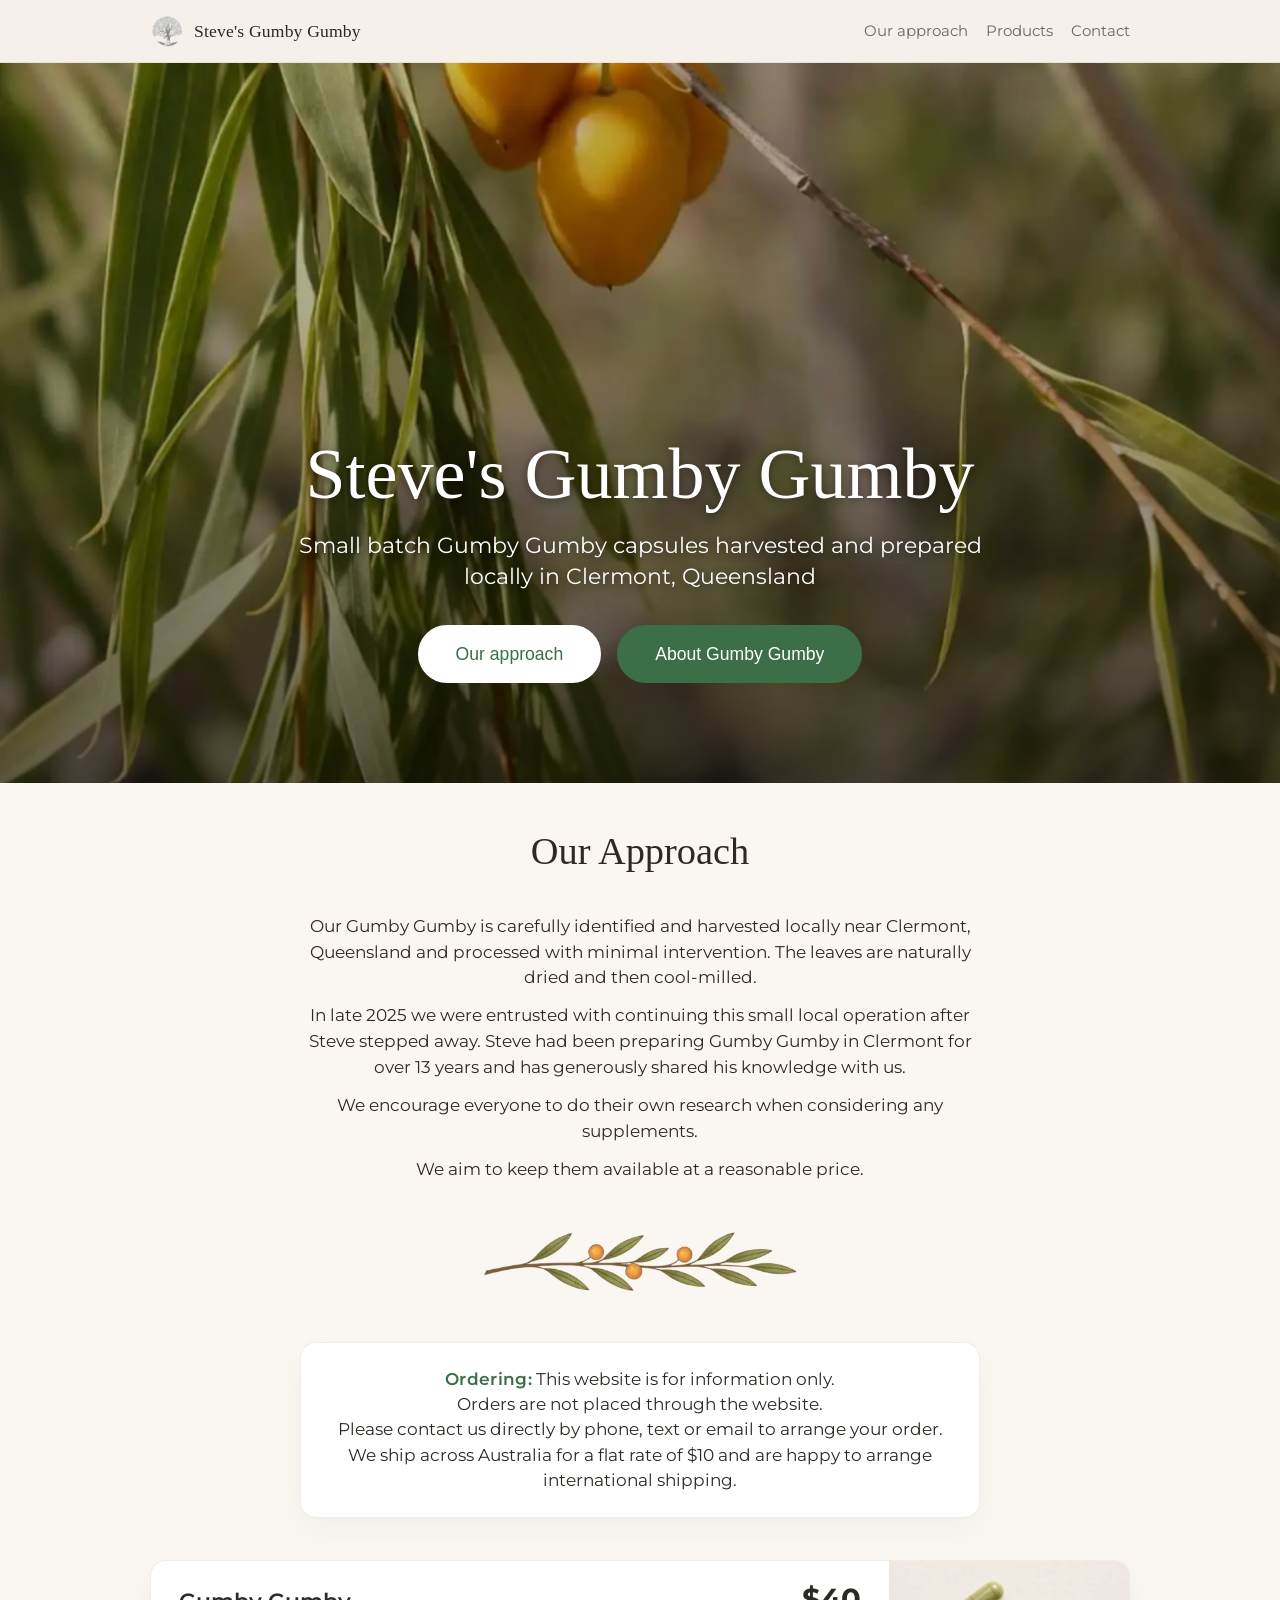
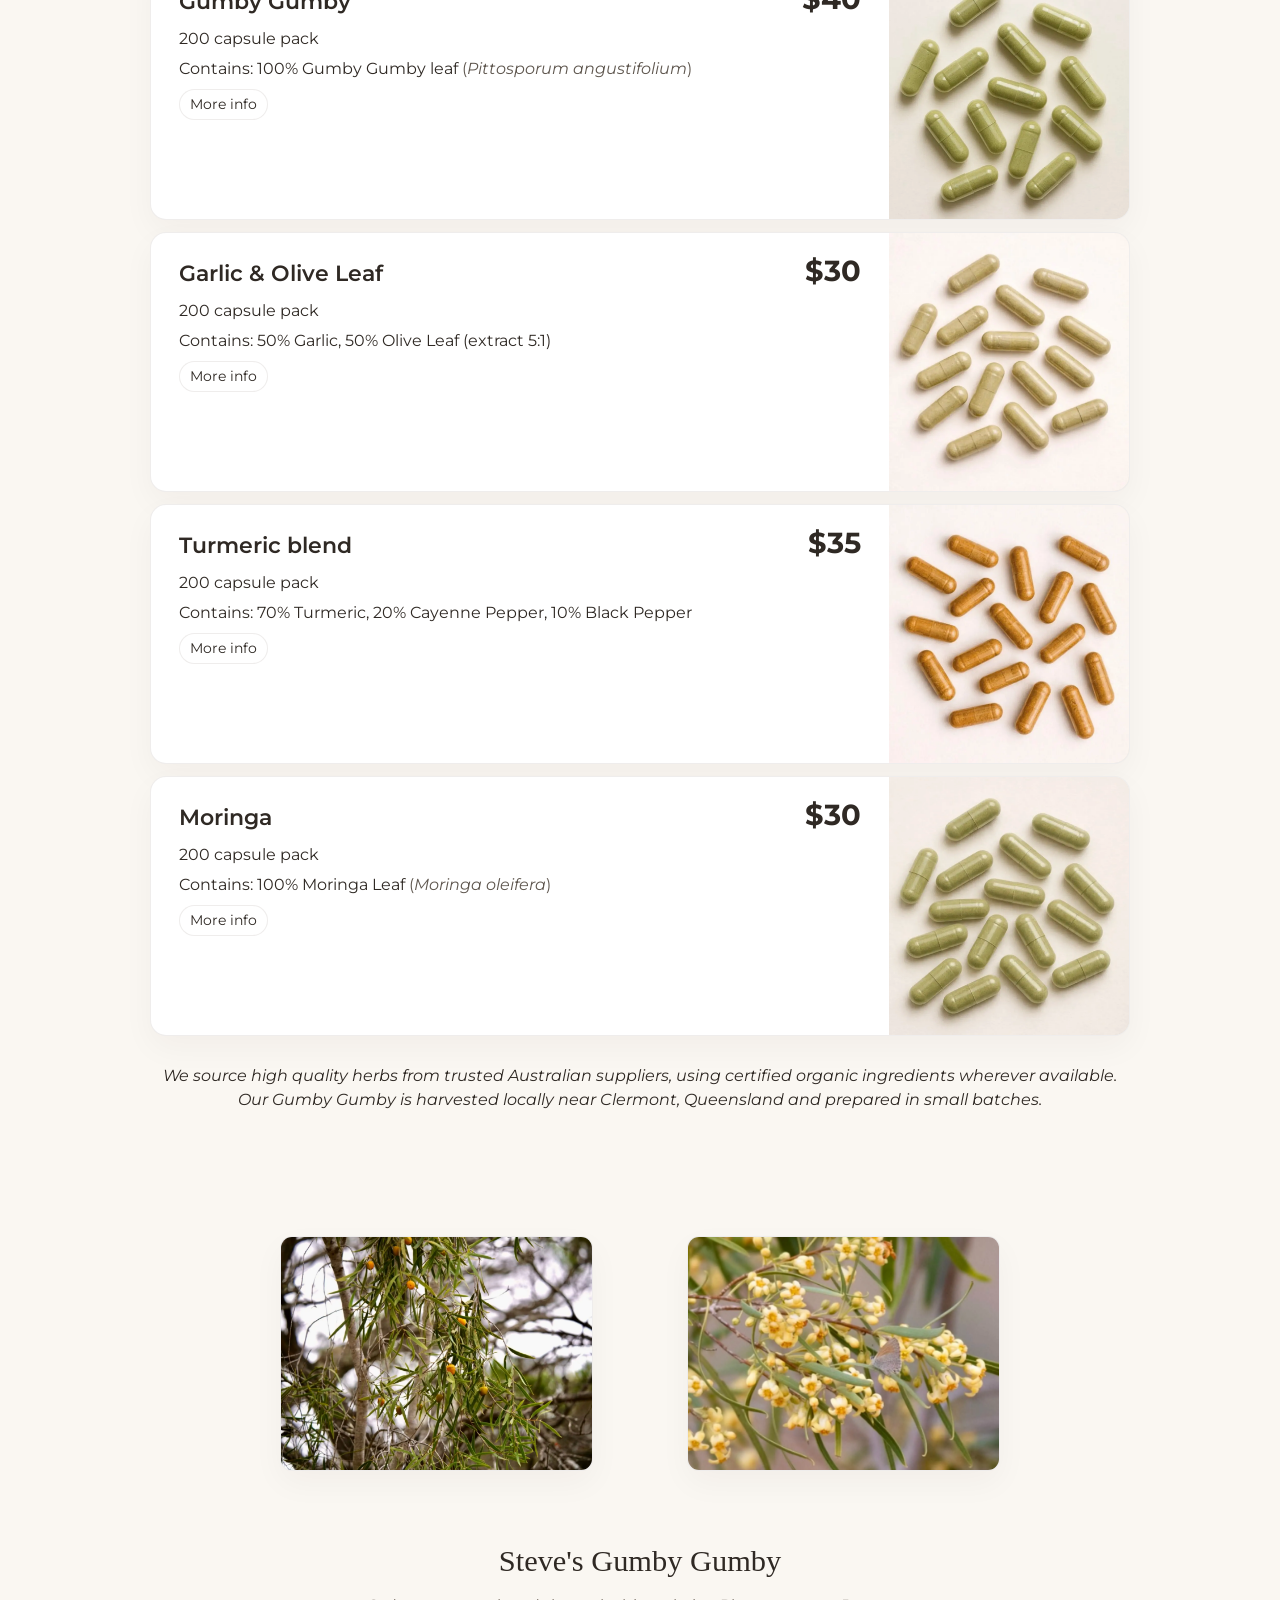
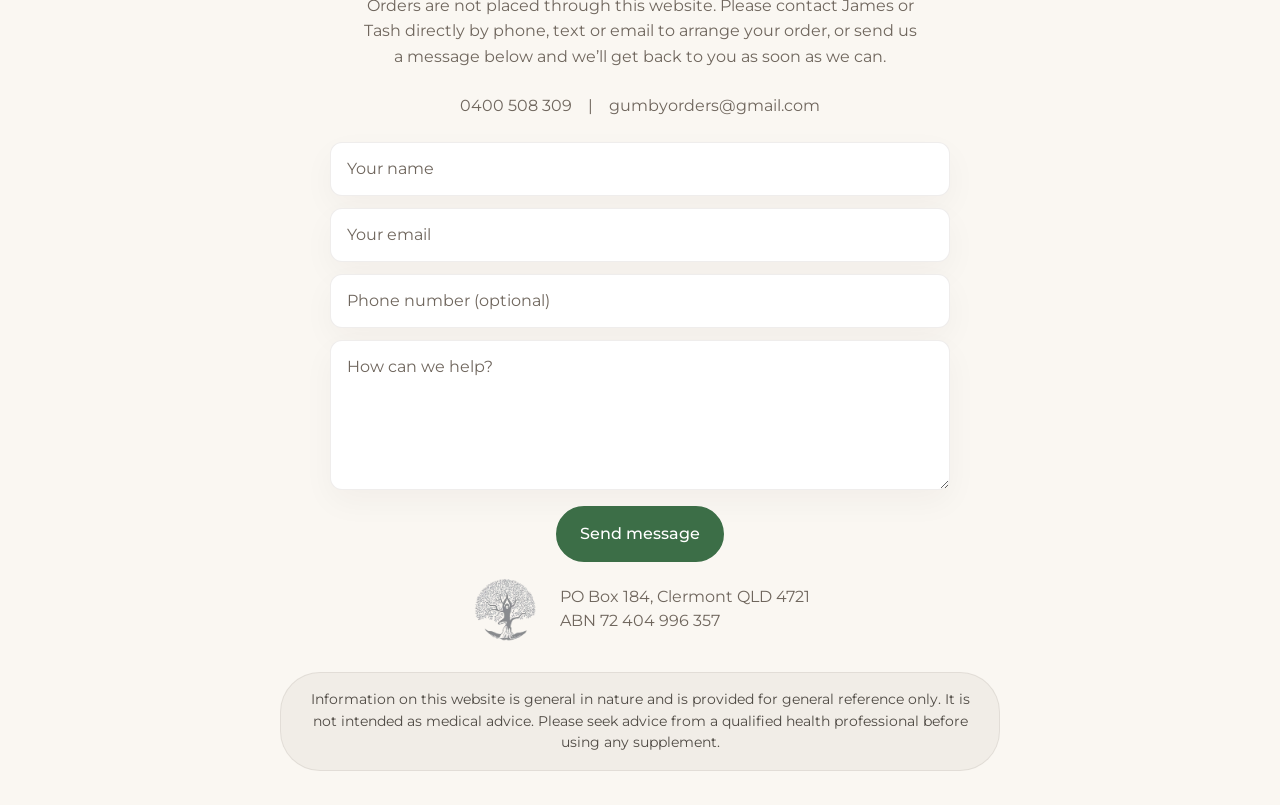
==== index.html @ 9fdc0599 "fix schema availability" ====
<!DOCTYPE html>
<html lang="en">

<head>
<meta charset="UTF-8" />
<!-- Google tag (gtag.js) -->
<script async src="https://www.googletagmanager.com/gtag/js?id=G-RG7TG7MCJ2"></script>
<script>
  window.dataLayer = window.dataLayer || [];
  function gtag(){dataLayer.push(arguments);}
  gtag('js', new Date());

  gtag('config', 'G-RG7TG7MCJ2');
</script>
<!-- umami tag -->
<script defer src="https://cloud.umami.is/script.js" data-website-id="03a95c8d-c876-46a6-98cc-812f60736de4"></script>
<meta name="viewport" content="width=device-width, initial-scale=1.0" />
<title>Gumby Gumby Capsules - Steve’s Gumby Gumby Australia</title>
<meta name="description"
  content="Gumby Gumby capsules made from 100% Gumby Gumby leaf (Pittosporum angustifolium), a native Australian bushfood, prepared in Clermont Queensland." />
<meta name="author" content="Steve's Gumby Gumby" />
<meta name="google-site-verification" content="NRbT7FtsJwof7ALLgpfnWnp4af-YBBJ0Q4hUIQhBTkg" />
<meta property="og:title" content="Steve's Gumby Gumby | Gumby Gumby Capsules Australia" />
<meta property="og:description"
  content="Small-batch Gumby Gumby capsules and herbal blends from Clermont, Queensland." />
<meta property="og:type" content="website" />
<meta property="og:site_name" content="Steve's Gumby Gumby" />
<meta name="robots" content="index, follow" />
<meta property="og:url" content="https://stevesgumbygumby.com" />
<meta property="og:image" content="https://stevesgumbygumby.com/images/gumby-leaves-hero.webp" />
<link rel="canonical" href="https://stevesgumbygumby.com" />
<link rel="icon" type="image/png" href="images/logo.webp" />
<link rel="preconnect" href="https://fonts.googleapis.com" />
<link rel="preconnect" href="https://fonts.gstatic.com" crossorigin />
<link href="https://fonts.googleapis.com/css2?family=Montserrat:ital,wght@0,400;0,500;0,600;0,700;1,400&display=swap"
  rel="stylesheet" />
<link rel="stylesheet" href="main.css" />

<script type="application/ld+json">
{
  "@context": "https://schema.org",
  "@type": "ItemList",
  "itemListElement": [
    {
      "@type": "ListItem",
      "position": 1,
      "item": {
        "@type": "Product",
        "availability": "https://schema.org/InStock",
        "name": "Gumby Gumby capsules",
        "image": "https://stevesgumbygumby.com/images/premium-gumby-gumby.webp",
        "description": "200 capsule pack containing 100% Gumby Gumby leaf (Pittosporum angustifolium).",
        "brand": {
          "@type": "Brand",
          "name": "Steve's Gumby Gumby"
        },
        "offers": {
          "@type": "Offer",
          "priceCurrency": "AUD",
          "price": "40.00",
          "availability": "https://schema.org/InStock"
        }
      }
    },
    {
      "@type": "ListItem",
      "position": 2,
      "item": {
        "@type": "Product",
        "availability": "https://schema.org/InStock",
        "name": "Garlic & Olive Leaf blend capsules",
        "image": "https://stevesgumbygumby.com/images/immune-boost.webp",
        "description": "200 capsule pack containing 50% Garlic, 50% Olive Leaf.",
        "brand": {
          "@type": "Brand",
          "name": "Steve's Gumby Gumby"
        },
        "offers": {
          "@type": "Offer",
          "priceCurrency": "AUD",
          "price": "30.00",
          "availability": "https://schema.org/InStock"
        }
      }
    },
    {
      "@type": "ListItem",
      "position": 3,
      "item": {
        "@type": "Product",
        "availability": "https://schema.org/InStock",
        "name": "Turmeric blend capsules",
        "image": "https://stevesgumbygumby.com/images/arthritis-mix.webp",
        "description": "200 capsule pack containing 70% Turmeric, 20% Cayenne Pepper, 10% Black Pepper.",
        "brand": {
          "@type": "Brand",
          "name": "Steve's Gumby Gumby"
        },
        "offers": {
          "@type": "Offer",
          "priceCurrency": "AUD",
          "price": "35.00",
          "availability": "https://schema.org/InStock"
        }
      }
    },
    {
      "@type": "ListItem",
      "position": 4,
      "item": {
        "@type": "Product",
        "availability": "https://schema.org/InStock",
        "name": "Moringa capsules",
        "image": "https://stevesgumbygumby.com/images/moringa.webp",
        "description": "200 capsule pack containing 100% Moringa Leaf.",
        "brand": {
          "@type": "Brand",
          "name": "Steve's Gumby Gumby"
        },
        "offers": {
          "@type": "Offer",
          "priceCurrency": "AUD",
          "price": "30.00",
          "availability": "https://schema.org/InStock"
        }
      }
    }
  ]
}
</script>
</head>

<body>
  <header class="topbar">
    <div class="container topbar-inner">
      <a class="brand" href="#top">
        <img src="images/logo.webp" alt="Steve's Gumby Gumby logo" class="logo">
        Steve's Gumby Gumby
      </a>
      <nav class="nav">
        <a href="#approach">Our approach</a>
        <a href="#products">Products</a>
        <a href="#contact">Contact</a>
      </nav>
    </div>
  </header>

  <main id="top">
    <section class="hero-section">
      <div class="hero-bg">
        <img src="images/gumby-leaves-hero.webp" alt="Fresh Gumby Gumby leaves from Clermont, Queensland" />
      </div>
      <div class="hero-content">
        <h1>Steve's Gumby Gumby</h1>
        <p class="subheading">Small batch Gumby Gumby capsules harvested and prepared locally in Clermont, Queensland</p>
        <div class="hero-buttons">
          <a href="#approach" class="btn btn-secondary">Our approach</a>
          <a href="/gumby-gumby.html" class="btn btn-primary">About Gumby Gumby</a>
        </div>
      </div>
    </section>

    <section class="section" id="approach">
      <div class="container">
        <h2 class="section-title">Our Approach</h2>
        <div class="approach">
          <p>Our Gumby Gumby is carefully identified and harvested locally near Clermont, Queensland and processed with minimal
            intervention. The leaves are naturally dried and then cool-milled.</p>
          <p>In late 2025 we were entrusted with continuing this small local operation after Steve stepped away.
            Steve had been preparing Gumby Gumby in Clermont for over 13 years and has generously shared his knowledge with us.
          </p>
          <p>We encourage everyone to do their own research when considering any supplements.</p>
          <p>We aim to keep them available at a reasonable price.</p>
        </div>

        <div class="gumby-divider">
          <img src="images/leaf-divider.webp" alt="Gumby Gumby botanical divider" loading="lazy">
        </div>
      </div>
    </section>

    <section class="section hero-info">
      <div class="container">
        <div class="ordering-note">
          <strong>Ordering:</strong> This website is for information only.<br>Orders are not placed through the website.<br>Please contact us directly by phone, text or email to arrange your order.
          <br>We ship across Australia for a flat rate of $10 and are happy to arrange international shipping.
        </div>
      </div>
    </section>

    <section class="section" id="products">
      <div class="container products">
        <!-- PRODUCT 1: Gumby Gumby -->
        <div class="flip-card" data-flip-card>
          <div class="flip-card-inner">
            <div class="flip-card-face flip-card-front">
              <div class="product-copy">
                <div class="product-top">
                  <h3>Gumby Gumby</h3>
                  <div class="price">$40</div>
                </div>
                <div class="pack">200 capsule pack</div>
                <div class="ingredients">Contains: 100% Gumby Gumby leaf <span class="latin">(<em>Pittosporum angustifolium</em>)</span></div>
                <button class="flip-toggle" type="button" data-flip-toggle data-umami-event="Gumby Gumby More Info" aria-label="Show more info about Gumby Gumby">More info</button>
              </div>
              <div class="product-image">
                <img src="images/premium-gumby-gumby.webp" alt="Gumby Gumby capsules" loading="lazy" />
              </div>
            </div>
            <div class="flip-card-face flip-card-back">
              <div class="product-copy back-copy">
                <h3>Gumby Gumby</h3>
                <p><em>Gumby Gumby is a native Australian plant with a long history of use in traditional Aboriginal bush medicine. People are drawn to it for many different reasons, and some choose to include it as part of their personal approach to wellbeing.</em></p>
                <button class="flip-toggle" type="button" data-flip-toggle data-umami-event="Gumby Gumby Back" aria-label="Back to product info">Back</button>
              </div>
            </div>
          </div>
        </div>

        <!-- PRODUCT 2: Garlic & Olive Leaf -->
        <div class="flip-card" data-flip-card>
          <div class="flip-card-inner">
            <div class="flip-card-face flip-card-front">
              <div class="product-copy">
                <div class="product-top">
                  <h3>Garlic & Olive Leaf</h3>
                  <div class="price">$30</div>
                </div>
                <div class="pack">200 capsule pack</div>
                <div class="ingredients">Contains: 50% Garlic, 50% Olive Leaf (extract 5:1)</div>
                <button class="flip-toggle" type="button" data-flip-toggle data-umami-event="Garlic Olive Leaf More Info" aria-label="Show more info about Garlic & Olive Leaf">More info</button>
              </div>
              <div class="product-image">
                <img src="images/immune-boost.webp" alt="Garlic and Olive Leaf capsules" loading="lazy" />
              </div>
            </div>
            <div class="flip-card-face flip-card-back">
              <div class="product-copy back-copy">
                <h3>Garlic & Olive Leaf</h3>
                <p><em>A blend of garlic and olive leaf, two herbs that have long been included in a wide range of traditional preparations. Many people keep this combination on hand for their own reasons and prefer to have it available when needed.</em></p>
                <button class="flip-toggle" type="button" data-flip-toggle data-umami-event="Garlic Olive Leaf Back" aria-label="Back to product info">Back</button>
              </div>
            </div>
          </div>
        </div>

        <!-- PRODUCT 3: Turmeric blend -->
        <div class="flip-card" data-flip-card>
          <div class="flip-card-inner">
            <div class="flip-card-face flip-card-front">
              <div class="product-copy">
                <div class="product-top">
                  <h3>Turmeric blend</h3>
                  <div class="price">$35</div>
                </div>
                <div class="pack">200 capsule pack</div>
                <div class="ingredients">Contains: 70% Turmeric, 20% Cayenne Pepper, 10% Black Pepper</div>
                <button class="flip-toggle" type="button" data-flip-toggle data-umami-event="Turmeric Blend More Info" aria-label="Show more info about Turmeric blend">More info</button>
              </div>
              <div class="product-image">
                <img src="images/arthritis-mix.webp" alt="Turmeric blend capsules" loading="lazy" />
              </div>
            </div>
            <div class="flip-card-face flip-card-back">
              <div class="product-copy back-copy">
                <h3>Turmeric blend</h3>
                <p><em>A traditional style blend combining turmeric, cayenne and black pepper, herbs that have often been prepared together in many herbal formulas. This blend is commonly chosen by those familiar with these ingredients and their traditional uses.</em></p>
                <button class="flip-toggle" type="button" data-flip-toggle data-umami-event="Turmeric Blend Back" aria-label="Back to product info">Back</button>
              </div>
            </div>
          </div>
        </div>

        <!-- PRODUCT 4: Moringa -->
        <div class="flip-card" data-flip-card>
          <div class="flip-card-inner">
            <div class="flip-card-face flip-card-front">
              <div class="product-copy">
                <div class="product-top">
                  <h3>Moringa</h3>
                  <div class="price">$30</div>
                </div>
                <div class="pack">200 capsule pack</div>
                <div class="ingredients">Contains: 100% Moringa Leaf <span class="latin">(<em>Moringa oleifera</em>)</span></div>
                <button class="flip-toggle" type="button" data-flip-toggle data-umami-event="Moringa More Info" aria-label="Show more info about Moringa">More info</button>
              </div>
              <div class="product-image">
                <img src="images/moringa.webp" alt="Moringa capsules" loading="lazy" />
              </div>
            </div>
            <div class="flip-card-face flip-card-back">
              <div class="product-copy back-copy">
                <h3>Moringa</h3>
                <p><em>Moringa, often called the miracle tree, is known for its nutrient-rich leaves and has been used for generations as both a food and a herbal plant in many parts of the world. It is valued by many as a natural source of plant nutrition.</em></p>
                <button class="flip-toggle" type="button" data-flip-toggle data-umami-event="Moringa Back" aria-label="Back to product info">Back</button>
              </div>
            </div>
          </div>
        </div>

        <p class="organic" style="text-align:center;"><em>We source high quality herbs from trusted Australian suppliers, using certified organic ingredients wherever available.
        <br>Our Gumby Gumby is harvested locally near Clermont, Queensland and prepared in small batches.</em></p>
      </div>
    </section>

    <section class="section" id="gallery">
      <div class="container">
        <div class="gallery-grid">
          <figure class="gallery-card">
            <div class="gallery-media">
              <img src="images/gumby-tree.webp"
                alt="Gumby Gumby tree (Pittosporum angustifolium) growing in Queensland, Australia" loading="lazy" />
            </div>
          </figure>
          <figure class="gallery-card">
            <div class="gallery-media">
              <img src="images/gumby-leaves.webp" alt="Harvested Gumby Gumby leaves" loading="lazy" />
            </div>
          </figure>
        </div>
      </div>
    </section>

<section class="contact" id="contact">
  <div class="container">
    <div class="contact-brand">Steve's Gumby Gumby</div>

    <div class="contact-meta" style="max-width: 600px; margin: 6px auto 24px; padding: 0 20px; line-height: 1.6;">
      Orders are not placed through this website. Please contact James or Tash directly by phone, text or email to
      arrange your order, or send us a message below and we’ll get back to you as soon as we can.
    </div>

    <div class="contact-links">
      <a href="tel:0400508309" data-umami-event="Phone Click">0400 508 309</a>
      <span>|</span>
      <a href="mailto:gumbyorders@gmail.com" data-umami-event="Email Click">gumbyorders@gmail.com</a>
    </div>

<form
  class="contact-form"
  action="https://formspree.io/f/mojpvykn"
  method="POST"
  onsubmit="handleContactSubmit(event)"
>
  <input type="hidden" name="source" value="homepage">
  <input type="hidden" name="_subject" value="New website enquiry - Steve's Gumby Gumby">

  <input
    type="text"
    name="name"
    placeholder="Your name"
    autocomplete="name"
    required
    data-umami-event="Contact Form Started"
  >

  <input
    type="email"
    name="email"
    placeholder="Your email"
    autocomplete="email"
    required
    data-umami-event="Contact Email Field Used"
  >

  <input
    type="text"
    name="phone"
    placeholder="Phone number (optional)"
    autocomplete="tel"
  >

  <textarea
    name="message"
    rows="5"
    placeholder="How can we help?"
    required
  ></textarea>

  <button
    type="submit"
    class="contact-form-button"
    data-umami-event="Contact Form Submit"
  >
    Send message
  </button>
</form>

    <div class="contact-info-wrapper">
      <img src="images/logo.webp" alt="Steve's Gumby Gumby Logo" class="contact-logo" loading="lazy">

      <div class="contact-details">
        <div class="contact-meta">
          PO Box 184, Clermont QLD 4721<br>
          ABN 72 404 996 357
        </div>
      </div>
    </div>

    <div class="disclaimer">
      <p style="margin:0;">Information on this website is general in nature and is provided for general reference only. It is not intended as medical advice. Please seek advice from a qualified health professional before using any supplement.
      </p>
    </div>
  </div>
</section>
  </main>

<script>
  document.addEventListener('DOMContentLoaded', function () {
    const cards = document.querySelectorAll('[data-flip-card]');

    cards.forEach((card) => {
      const buttons = card.querySelectorAll('[data-flip-toggle]');

      function setFlippedState(isFlipped) {
        card.classList.toggle('is-flipped', isFlipped);
        buttons.forEach((button) => {
          button.setAttribute('aria-expanded', String(isFlipped));
        });
      }

      card.style.cursor = 'pointer';
      card.setAttribute('tabindex', '0');
      card.setAttribute('role', 'button');
      card.setAttribute('aria-label', 'Toggle product information');

      card.addEventListener('click', function (e) {
        if (e.target.tagName === 'BUTTON') return;
        setFlippedState(!card.classList.contains('is-flipped'));
      });

      card.addEventListener('keydown', function (e) {
        if (e.key === 'Enter' || e.key === ' ') {
          e.preventDefault();
          setFlippedState(!card.classList.contains('is-flipped'));
        }
      });

      buttons.forEach((button) => {
        button.setAttribute('aria-expanded', 'false');
        button.addEventListener('click', function (e) {
          e.stopPropagation();
          setFlippedState(!card.classList.contains('is-flipped'));
        });
      });
    });
  });

  document.addEventListener('keydown', function (e) {
    if (e.key === 'Escape') {
      document.querySelectorAll('[data-flip-card].is-flipped').forEach((card) => {
        card.classList.remove('is-flipped');
        card.querySelectorAll('[data-flip-toggle]').forEach((button) => {
          button.setAttribute('aria-expanded', 'false');
        });
      });
    }
  });
</script>
<script>
  async function handleContactSubmit(event) {
    event.preventDefault();

    const form = event.target;
    const submitButton = form.querySelector('.contact-form-button');
    const originalButtonText = submitButton.textContent;

    submitButton.disabled = true;
    submitButton.textContent = 'Sending...';

    try {
      const response = await fetch(form.action, {
        method: 'POST',
        body: new FormData(form),
        headers: {
          'Accept': 'application/json'
        }
      });

      if (response.ok) {
        window.location.href = '/thanks.html';
      } else {
        alert('Something went wrong. Please try again, or contact us by phone or email.');
        submitButton.disabled = false;
        submitButton.textContent = originalButtonText;
      }
    } catch (error) {
      alert('Something went wrong. Please try again, or contact us by phone or email.');
      submitButton.disabled = false;
      submitButton.textContent = originalButtonText;
    }
  }
</script>
</body>

</html>
---- main.css ----
:root {
  --bg: #faf7f2;
  --panel: #ffffff;
  --panel-strong: #ffffff;
  --text: #2f2924;
  --muted: #6f665d;
  --line: rgba(120, 108, 97, 0.12);
  --shadow: 0 12px 32px rgba(48, 37, 29, 0.04);
  --radius: 16px;
  --max: 980px;
}

* {
  box-sizing: border-box;
}

html {
  scroll-behavior: smooth;
}

body {
  margin: 0;
  font-family: 'Montserrat', sans-serif;
  color: var(--text);
  background: var(--bg);
  line-height: 1.5;
}

img {
  max-width: 100%;
  display: block;
}

a {
  color: inherit;
  text-decoration: none;
}

.container {
  width: min(calc(100% - 32px), var(--max));
  margin: 0 auto;
}

.topbar {
  position: sticky;
  top: 0;
  z-index: 20;
  backdrop-filter: blur(10px);
  background: rgba(244, 239, 233, 0.88);
  border-bottom: 1px solid rgba(120, 108, 97, 0.1);
}

.topbar-inner {
  display: flex;
  justify-content: space-between;
  align-items: center;
  gap: 18px;
  padding: 14px 0;
}

.brand {
  display: flex;
  align-items: center;
  gap: 10px;
  font-family: Georgia, "Times New Roman", serif;
  font-size: 1.1rem;
  letter-spacing: 0.01em;
}

.logo {
  width: 34px;
  height: 34px;
  object-fit: contain;
}

.nav {
  display: flex;
  flex-wrap: wrap;
  gap: 18px;
  font-size: 0.95rem;
  color: var(--muted);
}

.nav a:hover {
  color: var(--text);
}

.hero-section {
  position: relative;
  width: 100%;
  min-height: 80vh;
  display: flex;
  align-items: flex-end;
  justify-content: center;
  padding: 60px 20px 80px;
  overflow: hidden;
}

.hero-bg {
  position: absolute;
  inset: 0;
  z-index: 1;
}

.hero-bg img {
  width: 100%;
  height: 100%;
  object-fit: cover;
  object-position: center;
}

.hero-bg::after {
  content: "";
  position: absolute;
  inset: 0;
  background: linear-gradient(to top, rgba(0, 0, 0, 0.5) 0%, rgba(0, 0, 0, 0.1) 60%, rgba(0, 0, 0, 0) 100%);
}

.hero-content {
  position: relative;
  z-index: 2;
  text-align: center;
  color: #fff;
  max-width: 800px;
  padding-bottom: 20px;
}

.hero-content h1 {
  margin: 0;
  font-family: Georgia, "Times New Roman", serif;
  font-size: clamp(2.5rem, 8vw, 4.5rem);
  font-weight: 500;
  line-height: 1.1;
  text-shadow: 0 2px 8px rgba(0, 0, 0, 0.4);
}

.hero-content .subheading {
  margin: 16px auto 32px;
  max-width: 48ch;
  font-size: clamp(1.1rem, 4vw, 1.4rem);
  text-shadow: 0 2px 8px rgba(0, 0, 0, 0.4);
  line-height: 1.4;
}

.hero-buttons {
  display: flex;
  gap: 16px;
  justify-content: center;
  flex-wrap: wrap;
}

.btn {
  display: inline-flex;
  align-items: center;
  justify-content: center;
  padding: 14px 36px;
  border-radius: 40px;
  font-size: 1.1rem;
  font-weight: 500;
  text-decoration: none;
  transition: all 0.25s ease;
  font-family: -apple-system, BlinkMacSystemFont, "Segoe UI", Roboto, sans-serif;
}

.btn-primary {
  background: #3c6e47;
  color: #fff !important;
  border: 2px solid #3c6e47;
}

.btn-primary:hover {
  background: #2a5033;
  border-color: #2a5033;
  transform: translateY(-2px);
  box-shadow: 0 8px 16px rgba(42, 80, 51, 0.2);
}

.btn-secondary {
  background: #fff;
  color: #3c6e47 !important;
  border: 2px solid #fff;
}

.btn-secondary:hover {
  background: #fdfdfd;
  transform: translateY(-2px);
  box-shadow: 0 8px 16px rgba(0, 0, 0, 0.06);
}

.ordering-note {
  max-width: 680px;
  margin: 0 auto;
  padding: 24px;
  background: var(--panel);
  border: 1px solid var(--line);
  border-radius: var(--radius);
  font-size: 1.05rem;
  color: var(--text);
  text-align: center;
  box-shadow: var(--shadow);
}

.ordering-note strong {
  color: #3c6e47;
  font-weight: 600;
  letter-spacing: 0.02em;
}

.section {
  padding: 40px 0;
  scroll-margin-top: 80px;
}

.section-title {
  text-align: center;
  margin: 0 0 24px;
  font-family: Georgia, "Times New Roman", serif;
  font-size: clamp(2rem, 3vw, 2.5rem);
  font-weight: 500;
}

.products {
  display: grid;
  gap: 12px;
}

.flip-card {
  width: 100%;
}

.flip-card-inner {
  position: relative;
  width: 100%;
  min-height: 260px;
}

.flip-card-face {
  position: absolute;
  inset: 0;
  border: 1px solid var(--line);
  border-radius: var(--radius);
  overflow: hidden;
  background: var(--panel);
  box-shadow: var(--shadow);
  opacity: 1;
  transition: opacity 0.4s ease, transform 0.2s ease, box-shadow 0.2s ease;
}

.flip-card-front {
  display: grid;
  grid-template-columns: 1.25fr 240px;
}

.flip-card-back {
  display: grid;
  grid-template-columns: 1fr;
  opacity: 0;
  pointer-events: none;
}

.flip-card.is-flipped .flip-card-front {
  opacity: 0;
  pointer-events: none;
}

.flip-card.is-flipped .flip-card-back {
  opacity: 1;
  pointer-events: auto;
}

.flip-card:hover .flip-card-face {
  box-shadow: 0 16px 40px rgba(48, 37, 29, 0.08);
  transform: translateY(-2px);
}

.product-copy {
  padding: 24px 28px;
}

.back-copy {
  width: 100%;
  padding: 24px 28px;
  display: flex;
  flex-direction: column;
  justify-content: center;
  align-items: flex-start;
  min-height: 260px;
}

.back-copy h3 {
  margin: 0 0 16px;
  font-size: 1.4rem;
  font-weight: 600;
}

.back-copy p {
  margin: 0 0 10px;
  font-size: 0.98rem;
  line-height: 1.45;
}

.back-copy p:last-of-type {
  margin-bottom: 14px;
}

.flip-toggle {
  margin-top: 8px;
  display: inline-flex;
  align-items: center;
  justify-content: center;
  padding: 4px 10px;
  border: 1px solid var(--line);
  border-radius: 999px;
  background: #fff;
  color: var(--text);
  font: inherit;
  cursor: pointer;
  transition: all 0.2s ease;
  font-size: 0.9rem;
  width: fit-content;
}

.flip-toggle:hover {
  background: #f5f1eb;
  border-color: #5f574f;
}

.flip-toggle:focus {
  outline: 2px solid #3c6e47;
  outline-offset: 2px;
}

.product-top {
  display: flex;
  justify-content: space-between;
  gap: 12px;
  align-items: start;
  margin-bottom: 8px;
}

h3 {
  margin: 0;
  font-size: 1.4rem;
  font-weight: 600;
}

.price {
  font-size: 1.8rem;
  font-weight: 700;
  line-height: 1;
  white-space: nowrap;
}

.pack {
  font-size: 1rem;
  margin-bottom: 6px;
}

.ingredients {
  font-size: 1rem;
}

.ingredients em,
.ingredients .latin {
  color: #5f574f;
}

.product-image {
  background: linear-gradient(180deg, rgba(236, 230, 222, 0.95) 0%, rgba(222, 214, 204, 0.95) 100%);
  position: relative;
  min-height: 100%;
}

.product-image img {
  width: 100%;
  height: 100%;
  object-fit: cover;
  object-position: center center;
  opacity: 0.95;
}

.approach {
  text-align: center;
  max-width: 700px;
  margin: 0 auto 4px;
  padding: 8px 0 0;
}

.approach p {
  margin: 0 0 12px;
  font-size: 1.08rem;
}

.gumby-divider {
  text-align: center;
  margin: 45px 0 1px;
}

.gumby-divider img {
  width: 320px;
  max-width: 48%;
  opacity: 0.85;
  display: block;
  margin: 0 auto;
}

.hero-info {
  padding-top: 2px;
  padding-bottom: 2px;
}

.gallery-grid {
  display: grid;
  grid-template-columns: repeat(2, minmax(0, 1fr));
  max-width: 800px;
  margin: 12px auto 0;
  gap: 14px;
  align-items: start;
}

.gallery-card {
  background: var(--panel-strong);
  border: 1px solid var(--line);
  border-radius: 12px;
  overflow: hidden;
  box-shadow: var(--shadow);
}

.gallery-media {
  aspect-ratio: 4 / 3;
  background: linear-gradient(135deg, #d8d1c8 0%, #ede7de 100%);
  overflow: hidden;
}

.gallery-media img {
  width: 100%;
  height: 100%;
  object-fit: cover;
}

.contact {
  text-align: center;
  padding: 12px 0 34px;
}

.contact-form {
  max-width: 620px;
  margin: 24px auto 0;
  display: grid;
  gap: 12px;
}

.contact-form input,
.contact-form textarea {
  width: 100%;
  padding: 14px 16px;
  border: 1px solid var(--line);
  border-radius: 12px;
  background: #fff;
  color: var(--text);
  font: inherit;
  resize: vertical;
  box-shadow: var(--shadow);
}

.contact-form input::placeholder,
.contact-form textarea::placeholder {
  color: var(--muted);
}

.contact-form input:focus,
.contact-form textarea:focus {
  outline: 2px solid rgba(60, 110, 71, 0.22);
  outline-offset: 1px;
  border-color: rgba(60, 110, 71, 0.35);
}

.contact-form-button {
  display: inline-flex;
  align-items: center;
  justify-content: center;
  padding: 14px 22px;
  border: 2px solid #3c6e47;
  border-radius: 999px;
  background: #3c6e47;
  color: #fff;
  font: inherit;
  font-weight: 500;
  cursor: pointer;
  transition: all 0.25s ease;
  width: fit-content;
  margin: 4px auto 0;
}

.contact-form-button:hover {
  background: #2a5033;
  border-color: #2a5033;
  transform: translateY(-1px);
  box-shadow: 0 8px 16px rgba(42, 80, 51, 0.18);
}

.contact-form-button:focus {
  outline: 2px solid rgba(60, 110, 71, 0.22);
  outline-offset: 2px;
}

@media (max-width: 760px) {
  .contact-form {
    margin-top: 20px;
  }

  .contact-form input,
  .contact-form textarea {
    padding: 13px 14px;
  }

  .contact-form-button {
    width: 100%;
  }
}

.product-meta {
  text-align: center;
  margin: 18px 0 0;
  font-size: 0.95rem;
  color: #5f5a54;
  letter-spacing: 0.02em;
}

.contact-brand {
  font-family: Georgia, "Times New Roman", serif;
  font-size: 1.9rem;
  margin-bottom: 8px;
}

.contact-meta,
.contact-links {
  color: var(--muted);
  font-size: 1rem;
}

.contact-links {
  margin-top: 10px;
  display: flex;
  justify-content: center;
  gap: 16px;
  flex-wrap: wrap;
}

.contact-info-wrapper {
  display: flex;
  align-items: center;
  justify-content: center;
  gap: 20px;
  margin-top: 14px;
  text-align: left;
}

.contact-logo {
  width: 70px;
  height: auto;
  flex-shrink: 0;
}

.contact-details {
  display: flex;
  flex-direction: column;
}

.contact-details .contact-links {
  justify-content: flex-start;
  margin-top: 0;
}

.contact-details .contact-meta {
  margin-top: 0 !important;
}

.disclaimer {
  max-width: 720px;
  margin: 30px auto 0;
  padding: 16px 20px;
  background: #f1ede7;
  border-radius: 40px;
  font-size: 0.9rem;
  color: #4f4a44;
  border: 1px solid rgba(90, 80, 70, 0.1);
}

@media (max-width: 760px) {
  .topbar-inner {
    flex-direction: column;
    align-items: start;
  }

  .contact-logo {
    width: 65px;
  }

  .product-top {
    margin-bottom: 2px;
    align-items: center;
  }

  .flip-card-inner {
    min-height: 320px;
  }

  .flip-card-front {
    grid-template-columns: 1fr;
  }

  .product-copy {
    padding: 12px;
    display: flex;
    flex-direction: column;
    justify-content: center;
  }

  .product-copy h3 {
    font-size: 1rem;
    line-height: 1.2;
  }

  .pack {
    font-size: 0.82rem;
    margin-bottom: 2px;
    line-height: 1.2;
  }

  .ingredients {
    font-size: 0.82rem;
    line-height: 1.3;
  }

  .back-copy {
    padding: 16px;
  }

  .back-copy h3 {
    font-size: 1.1rem;
    margin-bottom: 12px;
  }

  .back-copy p {
    font-size: 0.9rem;
    margin-bottom: 8px;
  }

  .flip-toggle {
    font-size: 0.85rem;
    margin-top: 10px;
    width: fit-content;
  }

  .approach {
    margin-bottom: 0;
  }

  .gumby-divider {
    margin: 16px 0;
  }

  .gumby-divider img {
    width: 180px;
    max-width: 55%;
  }

  .hero-info {
    padding-top: 0;
    padding-bottom: 16px;
  }

  .gallery-grid {
    grid-template-columns: 1fr;
  }

  .product-image {
    height: 180px;
    order: -1;
  }

  .gallery-media {
    aspect-ratio: 3 / 2;
  }

  .price {
    font-size: 1.35rem;
  }
}
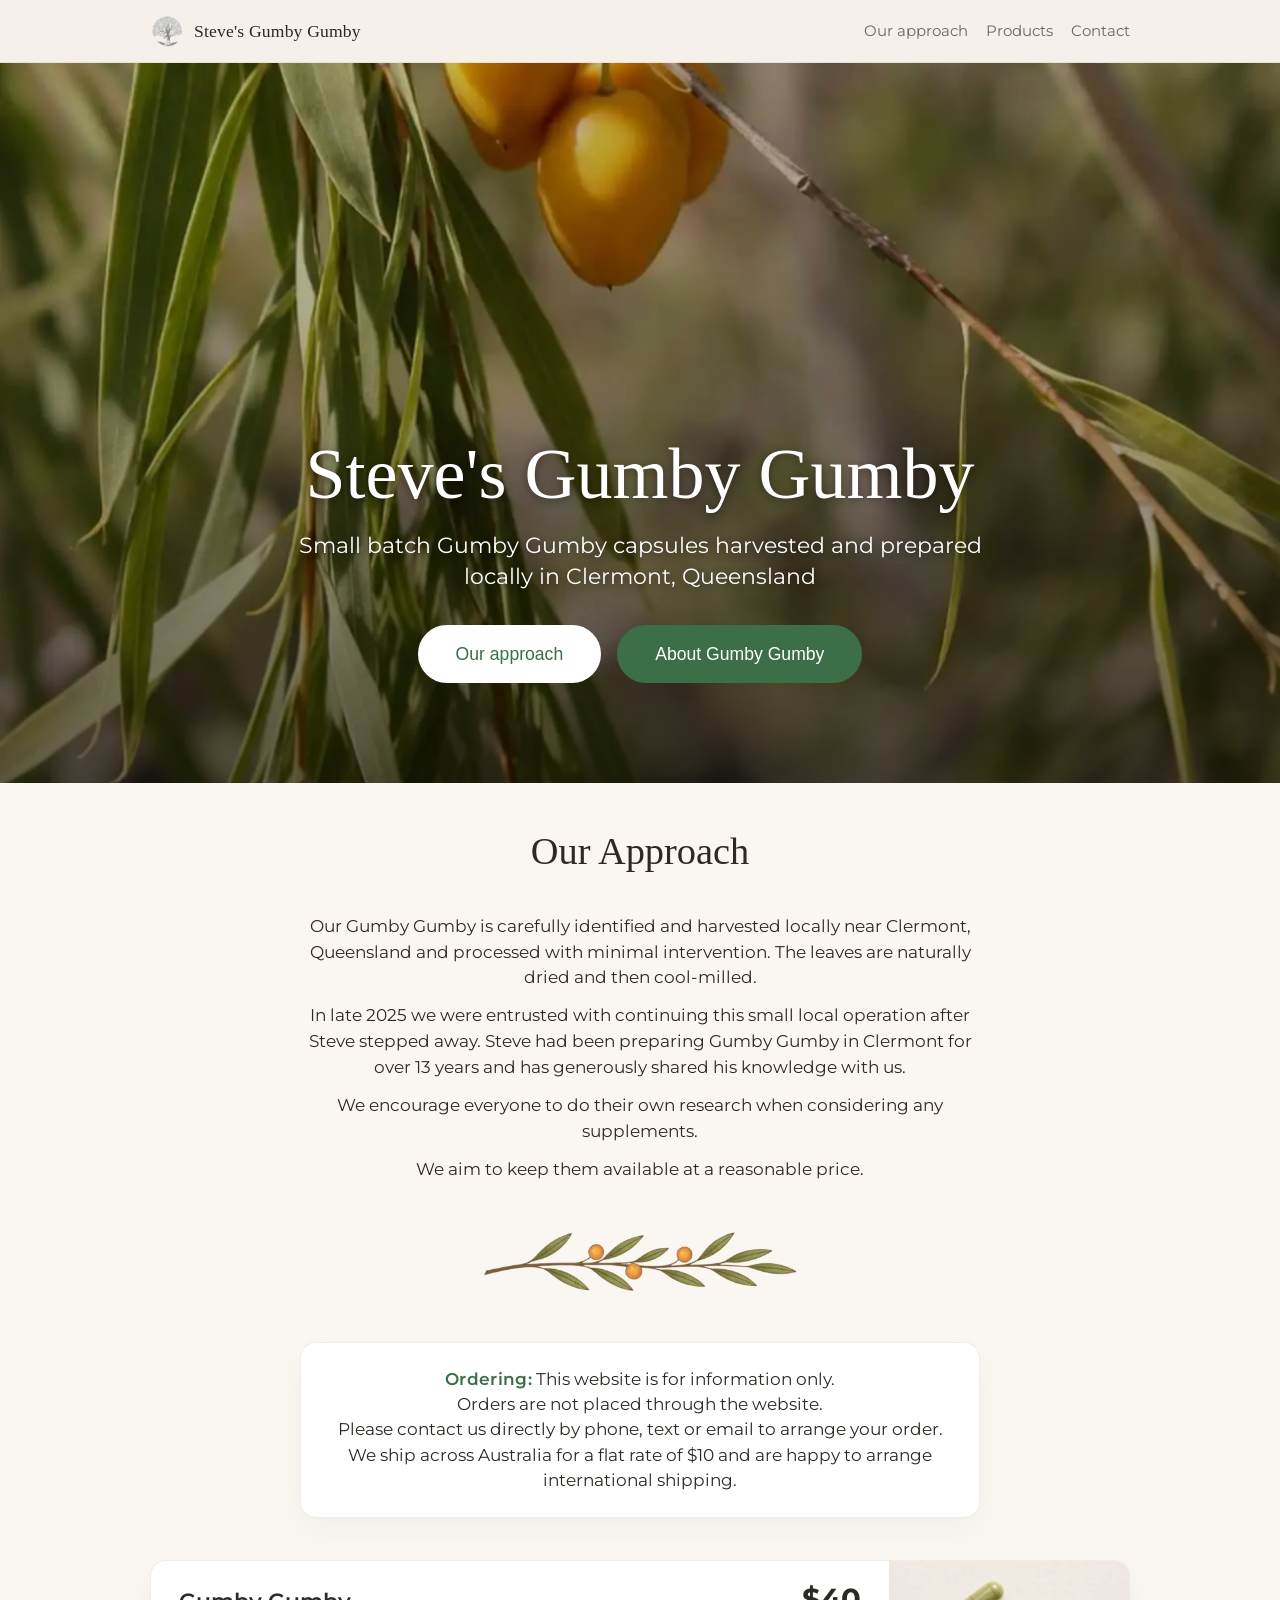
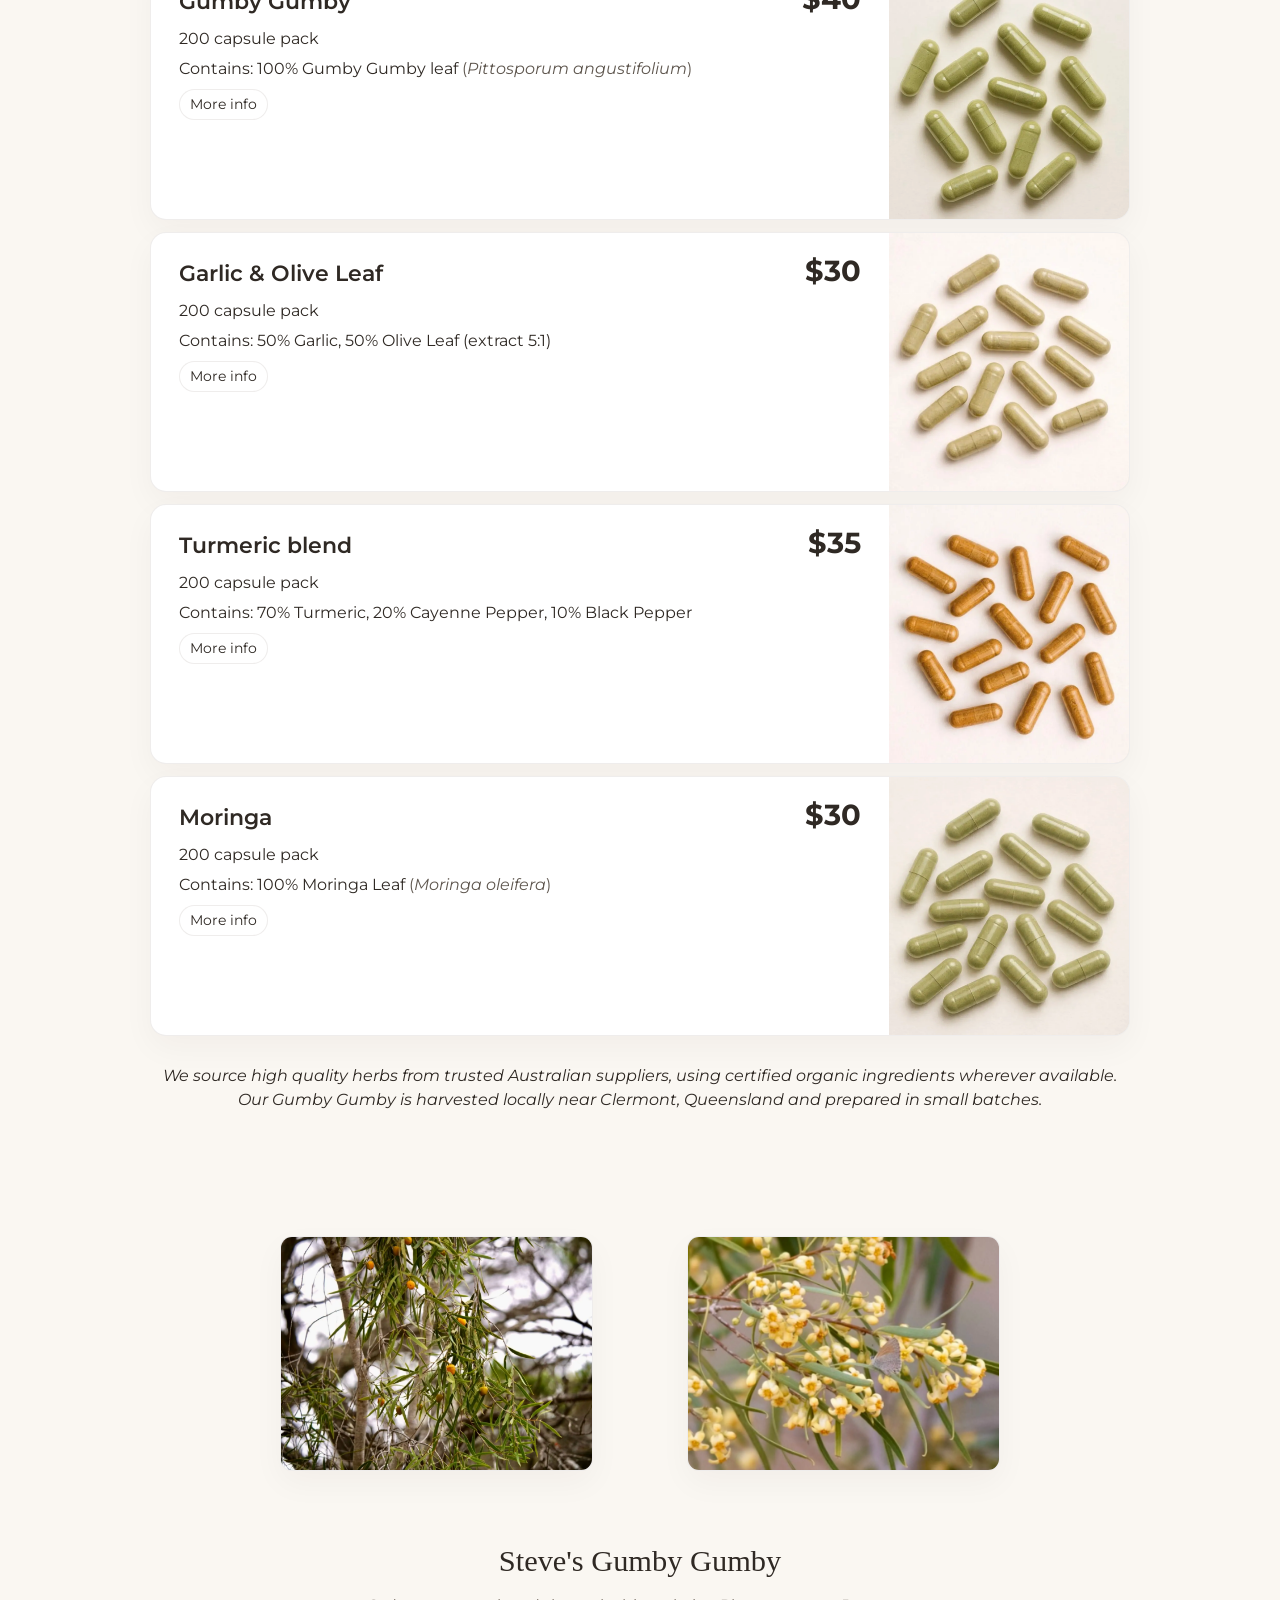
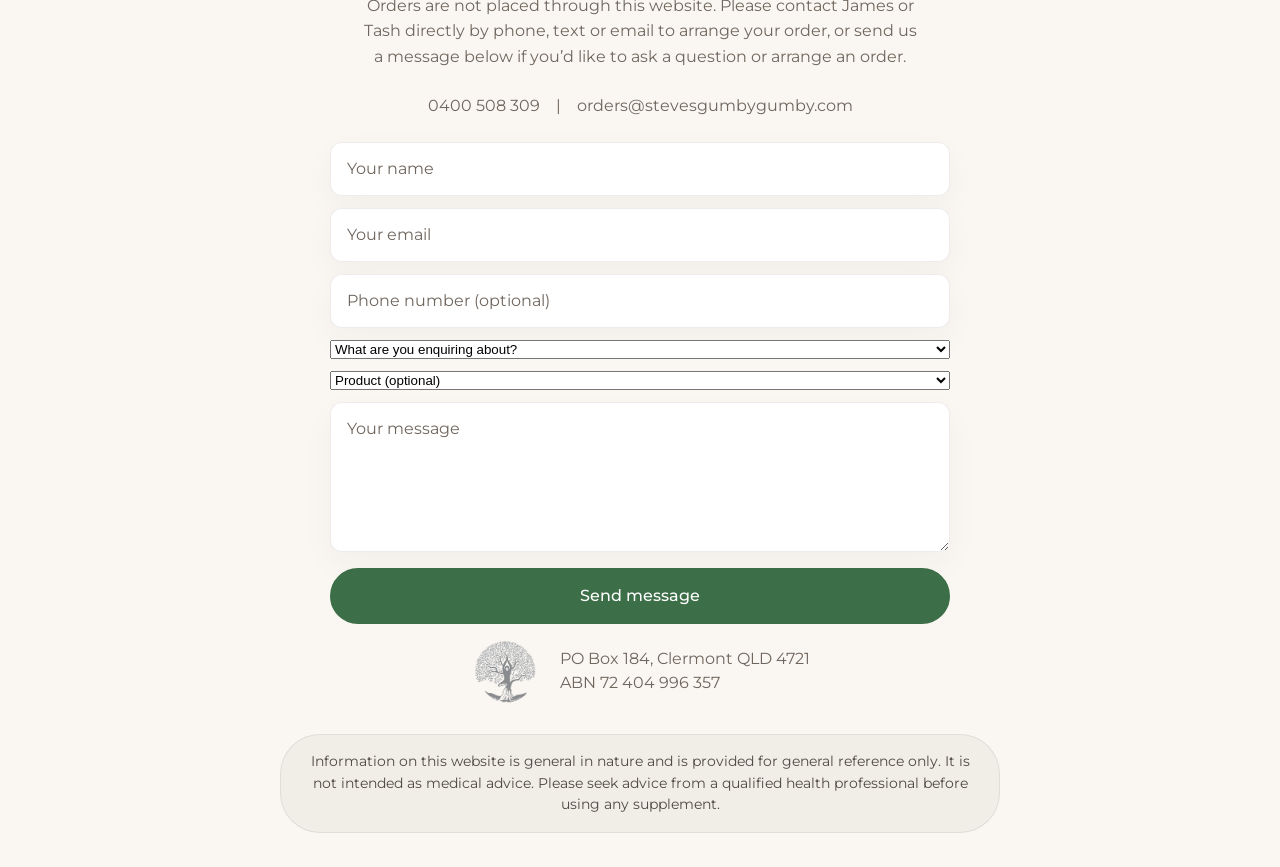
==== commit 591df62b: "Update contact forms: add dynamic reply-to, simplify UX, fix email address" ====
--- a/index.html
+++ b/index.html
@@ -326,15 +326,14 @@
     <div class="contact-brand">Steve's Gumby Gumby</div>
 
     <div class="contact-meta" style="max-width: 600px; margin: 6px auto 24px; padding: 0 20px; line-height: 1.6;">
-      Orders are not placed through this website. Please contact James or Tash directly by phone, text or email to
-      arrange your order, or send us a message below and we’ll get back to you as soon as we can.
-    </div>
+  Orders are not placed through this website. Please contact James or Tash directly by phone, text or email to arrange your order, or send us a message below if you’d like to ask a question or arrange an order.
+</div>
 
     <div class="contact-links">
       <a href="tel:0400508309" data-umami-event="Phone Click">0400 508 309</a>
       <span>|</span>
-      <a href="mailto:gumbyorders@gmail.com" data-umami-event="Email Click">gumbyorders@gmail.com</a>
-    </div>
+      <a href="mailto:orders@stevesgumbygumby.com" data-umami-event="Email Click">orders@stevesgumbygumby.com</a>
+      </div>
 
 <form
   class="contact-form"
@@ -344,6 +343,7 @@
 >
   <input type="hidden" name="source" value="homepage">
   <input type="hidden" name="_subject" value="New website enquiry - Steve's Gumby Gumby">
+  <input type="hidden" name="_replyto">
 
   <input
     type="text"
@@ -370,10 +370,35 @@
     autocomplete="tel"
   >
 
+  <select
+    name="enquiry_type"
+    id="enquiry_type"
+    required
+    data-umami-event="Enquiry Type Selected"
+  >
+    <option value="">What are you enquiring about?</option>
+    <option value="Placing an order">Placing an order</option>
+    <option value="Product question">Product question</option>
+    <option value="General enquiry">General enquiry</option>
+  </select>
+
+  <select
+    name="product"
+    id="product"
+    data-umami-event="Product Selected"
+  >
+    <option value="">Product (optional)</option>
+    <option value="Gumby Gumby">Gumby Gumby</option>
+    <option value="Garlic & Olive Leaf">Garlic & Olive Leaf</option>
+    <option value="Turmeric blend">Turmeric blend</option>
+    <option value="Moringa">Moringa</option>
+    <option value="Not sure yet">Not sure yet</option>
+  </select>
+
   <textarea
     name="message"
     rows="5"
-    placeholder="How can we help?"
+    placeholder="Your message"
     required
   ></textarea>
 
@@ -469,9 +494,13 @@
     submitButton.textContent = 'Sending...';
 
     try {
+      const formData = new FormData(form);
+      // Set reply-to as the user's email
+      formData.set('_replyto', formData.get('email'));
+
       const response = await fetch(form.action, {
         method: 'POST',
-        body: new FormData(form),
+        body: formData,
         headers: {
           'Accept': 'application/json'
         }
--- a/main.css
+++ b/main.css
@@ -450,6 +450,18 @@
   gap: 12px;
 }
 
+.contact-form select,
+.contact-form input,
+.contact-form textarea,
+.contact-form button {
+  width: 100%;
+}
+
+#order-fields {
+  display: grid;
+  gap: 14px;
+}
+
 .contact-form input,
 .contact-form textarea {
   width: 100%;
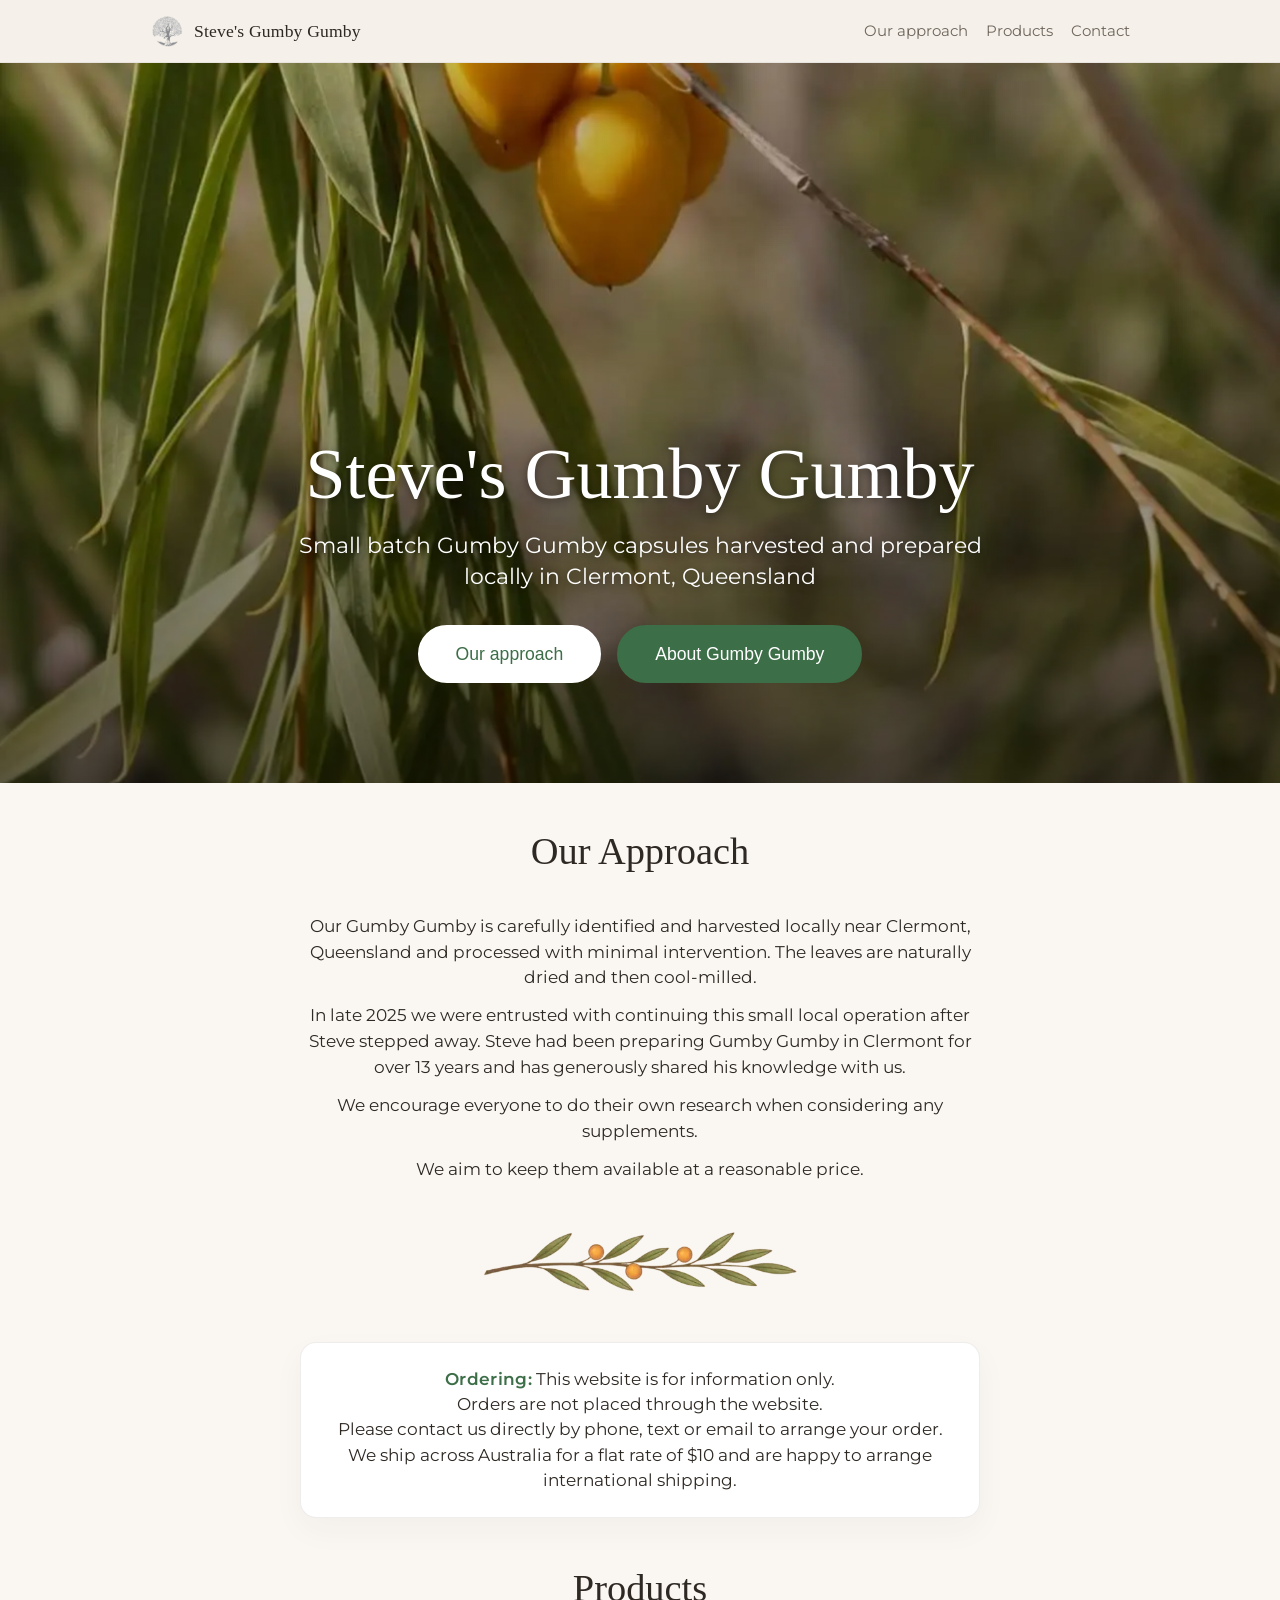
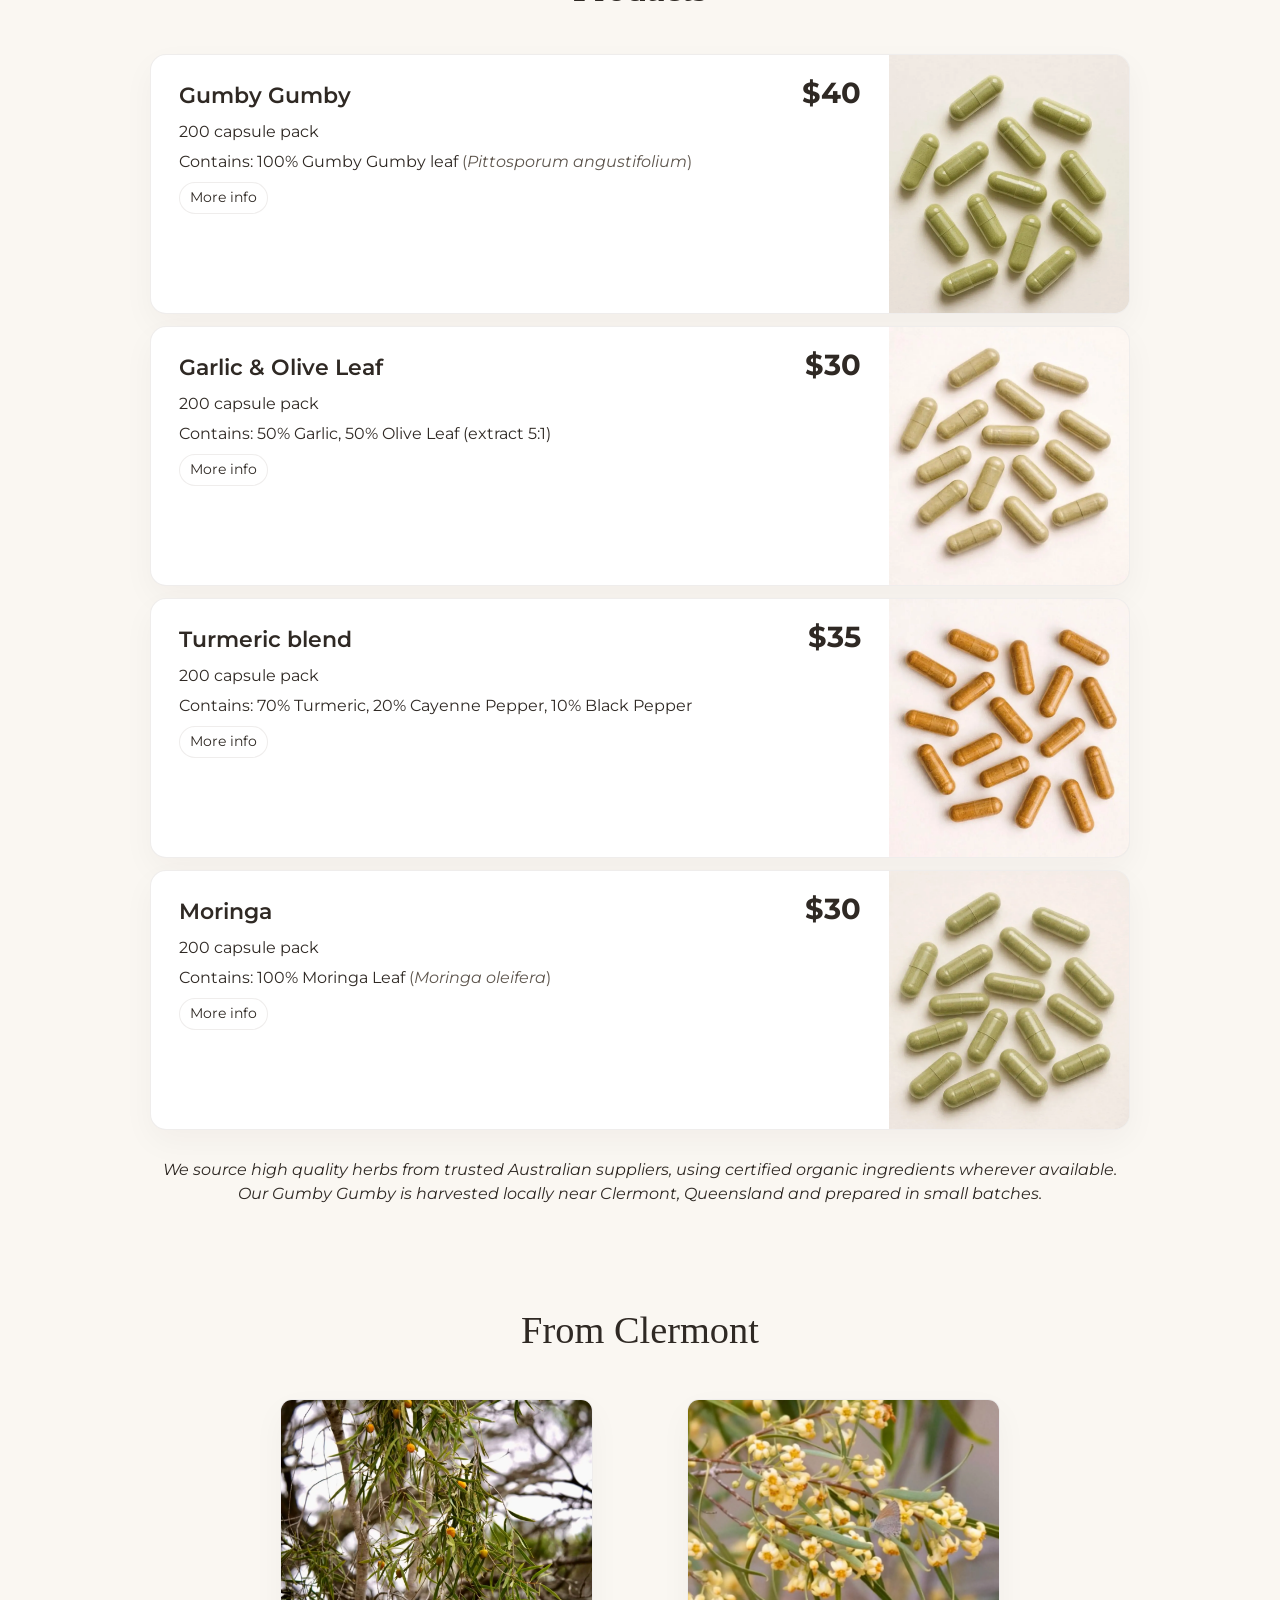
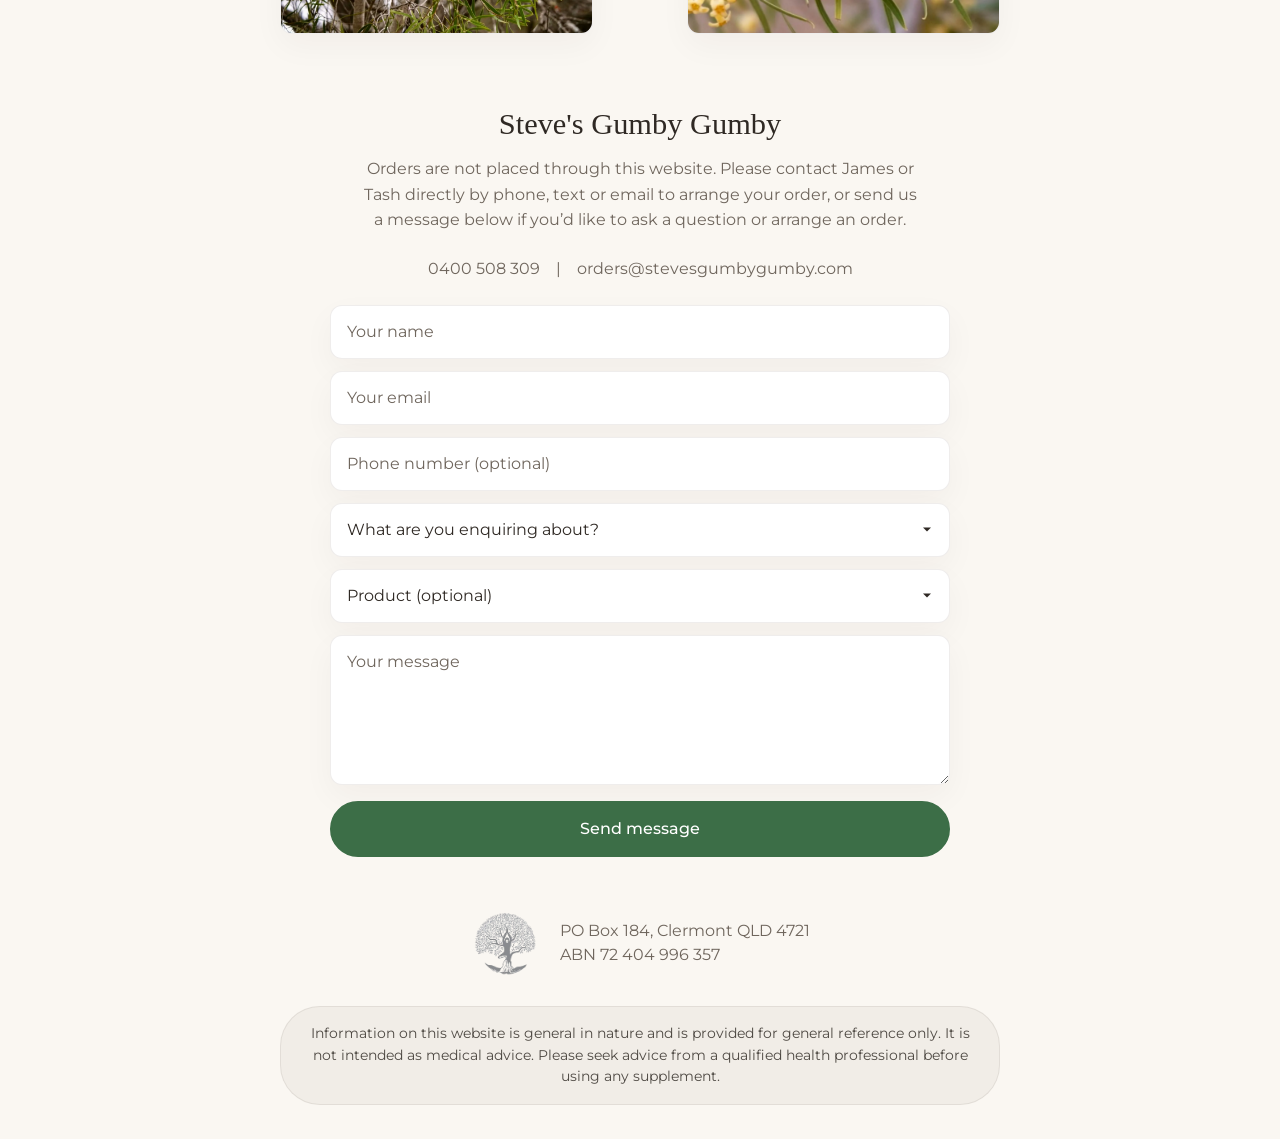
==== commit 0d6c7edb: "Update stuff" ====
--- a/index.html
+++ b/index.html
@@ -15,7 +15,7 @@
 <!-- umami tag -->
 <script defer src="https://cloud.umami.is/script.js" data-website-id="03a95c8d-c876-46a6-98cc-812f60736de4"></script>
 <meta name="viewport" content="width=device-width, initial-scale=1.0" />
-<title>Gumby Gumby Capsules - Steve’s Gumby Gumby Australia</title>
+<title>Gumby Gumby Capsules - Steve's Gumby Gumby Australia</title>
 <meta name="description"
   content="Gumby Gumby capsules made from 100% Gumby Gumby leaf (Pittosporum angustifolium), a native Australian bushfood, prepared in Clermont Queensland." />
 <meta name="author" content="Steve's Gumby Gumby" />
@@ -32,7 +32,7 @@
 <link rel="icon" type="image/png" href="images/logo.webp" />
 <link rel="preconnect" href="https://fonts.googleapis.com" />
 <link rel="preconnect" href="https://fonts.gstatic.com" crossorigin />
-<link href="https://fonts.googleapis.com/css2?family=Montserrat:ital,wght@0,400;0,500;0,600;0,700;1,400&display=swap"
+<link href="https://fonts.googleapis.com/css2?family=Montserrat:ital,wght@0,400;0,500;0,600;0,700;1,400&amp;display=swap"
   rel="stylesheet" />
 <link rel="stylesheet" href="main.css" />
 
@@ -131,13 +131,14 @@
 </head>
 
 <body>
+  <a class="skip-link" href="#main-content">Skip to content</a>
   <header class="topbar">
     <div class="container topbar-inner">
       <a class="brand" href="#top">
         <img src="images/logo.webp" alt="Steve's Gumby Gumby logo" class="logo">
         Steve's Gumby Gumby
       </a>
-      <nav class="nav">
+      <nav class="nav" aria-label="Primary">
         <a href="#approach">Our approach</a>
         <a href="#products">Products</a>
         <a href="#contact">Contact</a>
@@ -146,6 +147,7 @@
   </header>
 
   <main id="top">
+    <div id="main-content"></div>
     <section class="hero-section">
       <div class="hero-bg">
         <img src="images/gumby-leaves-hero.webp" alt="Fresh Gumby Gumby leaves from Clermont, Queensland" />
@@ -155,7 +157,7 @@
         <p class="subheading">Small batch Gumby Gumby capsules harvested and prepared locally in Clermont, Queensland</p>
         <div class="hero-buttons">
           <a href="#approach" class="btn btn-secondary">Our approach</a>
-          <a href="/gumby-gumby.html" class="btn btn-primary">About Gumby Gumby</a>
+          <a href="/gumby/" class="btn btn-primary">About Gumby Gumby</a>
         </div>
       </div>
     </section>
@@ -190,6 +192,7 @@
 
     <section class="section" id="products">
       <div class="container products">
+        <h2 class="section-title">Products</h2>
         <!-- PRODUCT 1: Gumby Gumby -->
         <div class="flip-card" data-flip-card>
           <div class="flip-card-inner">
@@ -305,6 +308,7 @@
 
     <section class="section" id="gallery">
       <div class="container">
+        <h2 class="section-title">From Clermont</h2>
         <div class="gallery-grid">
           <figure class="gallery-card">
             <div class="gallery-media">
@@ -345,7 +349,9 @@
   <input type="hidden" name="_subject" value="New website enquiry - Steve's Gumby Gumby">
   <input type="hidden" name="_replyto">
 
+  <label class="sr-only" for="contact-name">Your name</label>
   <input
+    id="contact-name"
     type="text"
     name="name"
     placeholder="Your name"
@@ -354,7 +360,9 @@
     data-umami-event="Contact Form Started"
   >
 
+  <label class="sr-only" for="contact-email">Your email</label>
   <input
+    id="contact-email"
     type="email"
     name="email"
     placeholder="Your email"
@@ -363,13 +371,16 @@
     data-umami-event="Contact Email Field Used"
   >
 
+  <label class="sr-only" for="contact-phone">Phone number (optional)</label>
   <input
+    id="contact-phone"
     type="text"
     name="phone"
     placeholder="Phone number (optional)"
     autocomplete="tel"
   >
 
+  <label class="sr-only" for="enquiry_type">What are you enquiring about?</label>
   <select
     name="enquiry_type"
     id="enquiry_type"
@@ -382,6 +393,7 @@
     <option value="General enquiry">General enquiry</option>
   </select>
 
+  <label class="sr-only" for="product">Product (optional)</label>
   <select
     name="product"
     id="product"
@@ -395,7 +407,9 @@
     <option value="Not sure yet">Not sure yet</option>
   </select>
 
+  <label class="sr-only" for="contact-message">Your message</label>
   <textarea
+    id="contact-message"
     name="message"
     rows="5"
     placeholder="Your message"
@@ -409,6 +423,7 @@
   >
     Send message
   </button>
+  <p class="form-status" data-form-status role="status" aria-live="polite"></p>
 </form>
 
     <div class="contact-info-wrapper">
@@ -445,20 +460,10 @@
       }
 
       card.style.cursor = 'pointer';
-      card.setAttribute('tabindex', '0');
-      card.setAttribute('role', 'button');
-      card.setAttribute('aria-label', 'Toggle product information');
 
       card.addEventListener('click', function (e) {
         if (e.target.tagName === 'BUTTON') return;
         setFlippedState(!card.classList.contains('is-flipped'));
-      });
-
-      card.addEventListener('keydown', function (e) {
-        if (e.key === 'Enter' || e.key === ' ') {
-          e.preventDefault();
-          setFlippedState(!card.classList.contains('is-flipped'));
-        }
       });
 
       buttons.forEach((button) => {
@@ -488,10 +493,13 @@
 
     const form = event.target;
     const submitButton = form.querySelector('.contact-form-button');
+    const status = form.querySelector('[data-form-status]');
     const originalButtonText = submitButton.textContent;
 
     submitButton.disabled = true;
+    submitButton.setAttribute('aria-busy', 'true');
     submitButton.textContent = 'Sending...';
+    status.textContent = '';
 
     try {
       const formData = new FormData(form);
@@ -507,19 +515,24 @@
       });
 
       if (response.ok) {
+        status.textContent = 'Message sent. Redirecting...';
         window.location.href = '/thanks.html';
       } else {
+        status.textContent = 'Something went wrong. Please try again, or contact us by phone or email.';
         alert('Something went wrong. Please try again, or contact us by phone or email.');
         submitButton.disabled = false;
+        submitButton.removeAttribute('aria-busy');
         submitButton.textContent = originalButtonText;
       }
     } catch (error) {
+      status.textContent = 'Something went wrong. Please try again, or contact us by phone or email.';
       alert('Something went wrong. Please try again, or contact us by phone or email.');
       submitButton.disabled = false;
+      submitButton.removeAttribute('aria-busy');
       submitButton.textContent = originalButtonText;
     }
   }
 </script>
 </body>
 
-</html>+</html>
--- a/main.css
+++ b/main.css
@@ -24,6 +24,38 @@
   color: var(--text);
   background: var(--bg);
   line-height: 1.5;
+}
+
+.skip-link,
+.sr-only {
+  position: absolute;
+}
+
+.skip-link {
+  left: 16px;
+  top: 16px;
+  z-index: 100;
+  padding: 10px 14px;
+  border-radius: 10px;
+  background: #3c6e47;
+  color: #fff;
+  transform: translateY(-200%);
+  transition: transform 0.2s ease;
+}
+
+.skip-link:focus {
+  transform: translateY(0);
+}
+
+.sr-only {
+  width: 1px;
+  height: 1px;
+  padding: 0;
+  margin: -1px;
+  overflow: hidden;
+  clip: rect(0, 0, 0, 0);
+  white-space: nowrap;
+  border: 0;
 }
 
 img {
@@ -475,6 +507,33 @@
   box-shadow: var(--shadow);
 }
 
+.contact-form select {
+  width: 100%;
+  padding: 14px 16px;
+  border: 1px solid var(--line);
+  border-radius: 12px;
+  background: #fff;
+  color: var(--text);
+  font: inherit;
+  box-shadow: var(--shadow);
+  cursor: pointer;
+
+  appearance: none;
+  -webkit-appearance: none;
+  -moz-appearance: none;
+
+  background-image: url("data:image/svg+xml;utf8,<svg fill='%232f2924' height='20' viewBox='0 0 20 20' width='20' xmlns='http://www.w3.org/2000/svg'><path d='M5 7l5 5 5-5z'/></svg>");
+  background-repeat: no-repeat;
+  background-position: right 14px center;
+  background-size: 16px;
+}
+
+.contact-form select:focus {
+  outline: 2px solid rgba(60, 110, 71, 0.22);
+  outline-offset: 1px;
+  border-color: rgba(60, 110, 71, 0.35);
+}
+
 .contact-form input::placeholder,
 .contact-form textarea::placeholder {
   color: var(--muted);
@@ -516,6 +575,13 @@
   outline-offset: 2px;
 }
 
+.contact-form-button:disabled {
+  cursor: wait;
+  opacity: 0.8;
+  transform: none;
+  box-shadow: none;
+}
+
 @media (max-width: 760px) {
   .contact-form {
     margin-top: 20px;
@@ -543,6 +609,13 @@
   font-family: Georgia, "Times New Roman", serif;
   font-size: 1.9rem;
   margin-bottom: 8px;
+}
+
+.form-status {
+  min-height: 1.5em;
+  margin: 4px 0 0;
+  color: var(--muted);
+  font-size: 0.95rem;
 }
 
 .contact-meta,
@@ -699,4 +772,4 @@
   .price {
     font-size: 1.35rem;
   }
-}+}
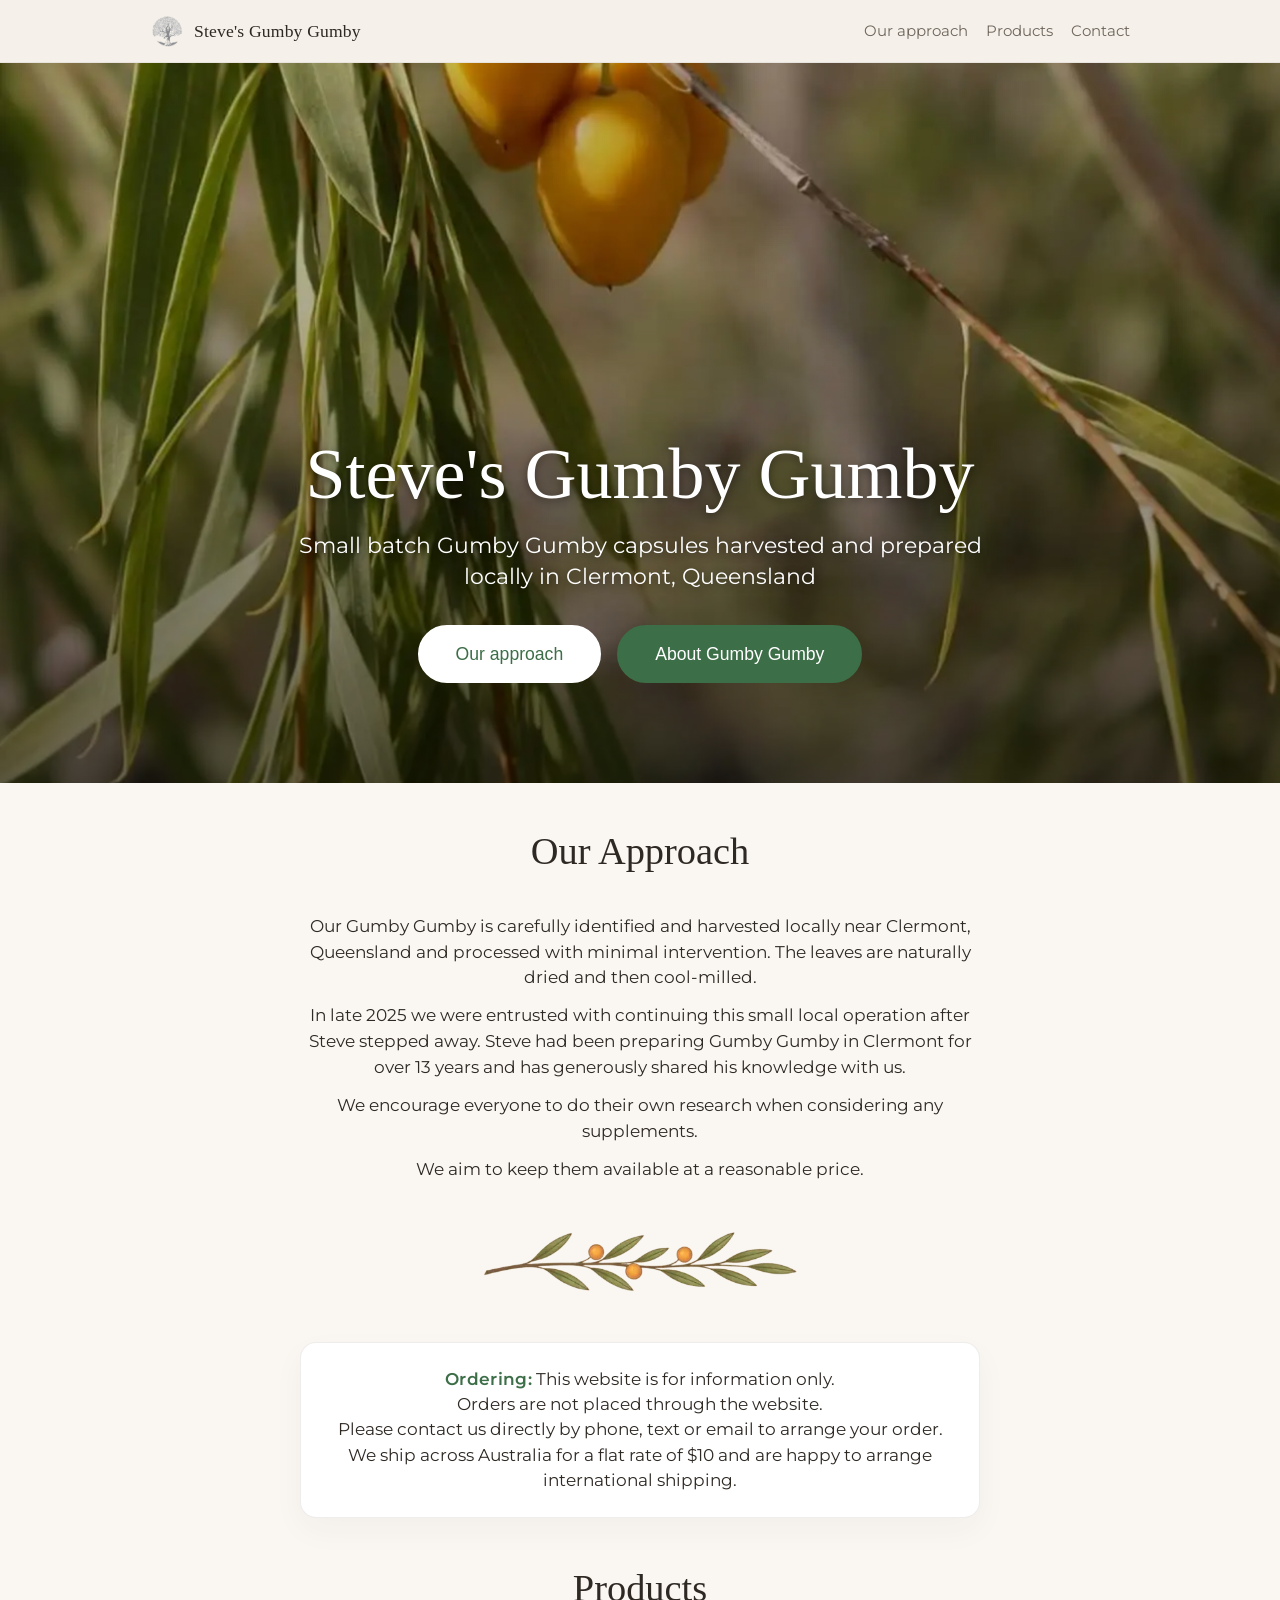
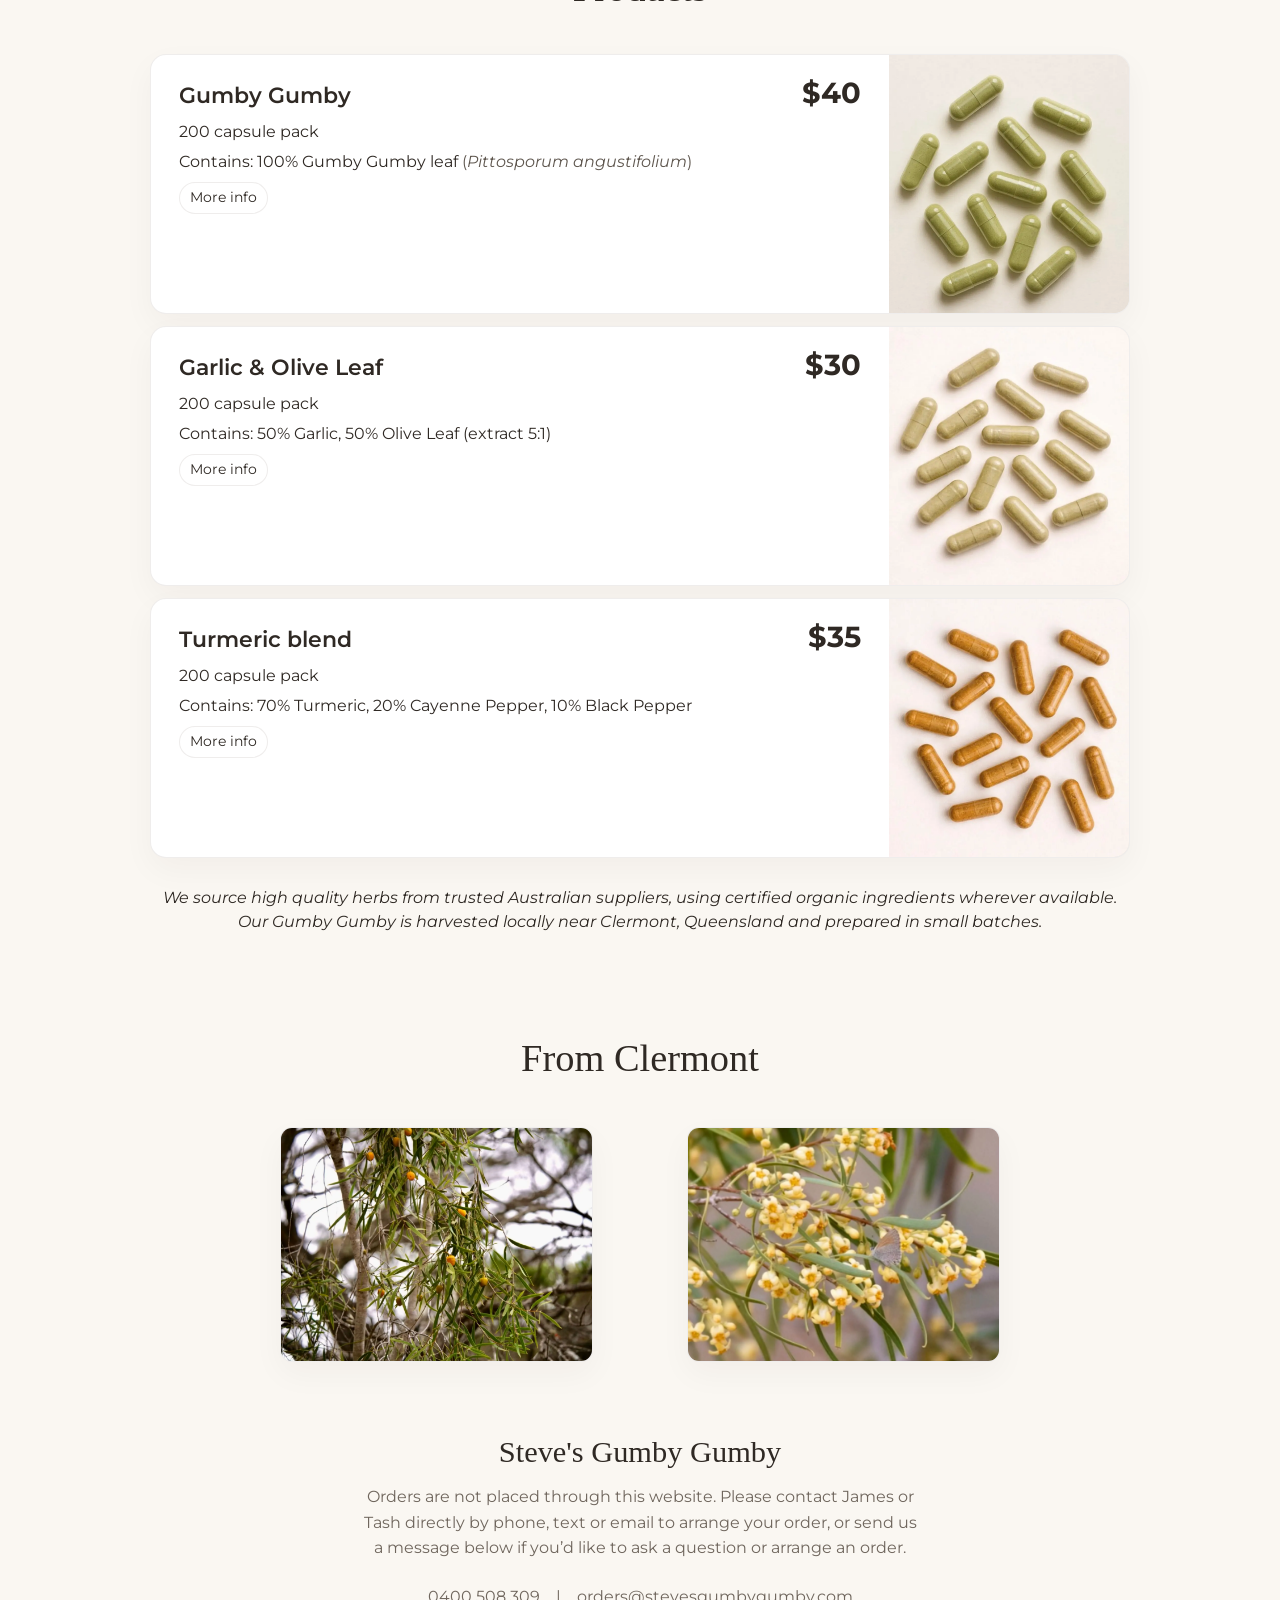
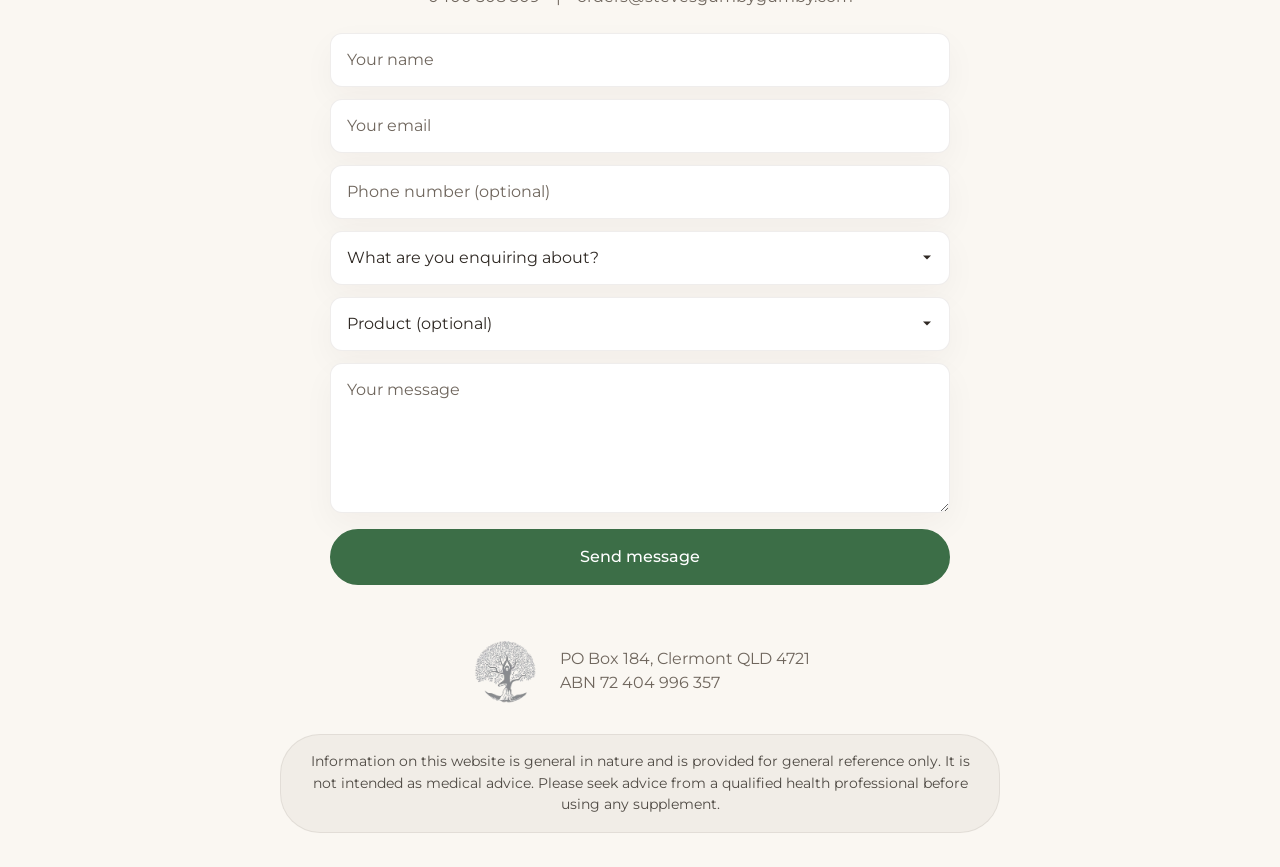
==== commit e5207c57: "Remove moringa stuff because tga lame af" ====
--- a/index.html
+++ b/index.html
@@ -34,6 +34,39 @@
 <link rel="preconnect" href="https://fonts.gstatic.com" crossorigin />
 <link href="https://fonts.googleapis.com/css2?family=Montserrat:ital,wght@0,400;0,500;0,600;0,700;1,400&amp;display=swap"
   rel="stylesheet" />
+<style>
+  .skip-link,
+  .sr-only {
+    position: absolute;
+  }
+
+  .skip-link {
+    left: 16px;
+    top: 16px;
+    z-index: 100;
+    padding: 10px 14px;
+    border-radius: 10px;
+    background: #3c6e47;
+    color: #fff;
+    transform: translateY(-200%);
+    transition: transform 0.2s ease;
+  }
+
+  .skip-link:focus {
+    transform: translateY(0);
+  }
+
+  .sr-only {
+    width: 1px;
+    height: 1px;
+    padding: 0;
+    margin: -1px;
+    overflow: hidden;
+    clip: rect(0, 0, 0, 0);
+    white-space: nowrap;
+    border: 0;
+  }
+</style>
 <link rel="stylesheet" href="main.css" />
 
 <script type="application/ld+json">
@@ -103,34 +136,14 @@
           "availability": "https://schema.org/InStock"
         }
       }
-    },
-    {
-      "@type": "ListItem",
-      "position": 4,
-      "item": {
-        "@type": "Product",
-        "availability": "https://schema.org/InStock",
-        "name": "Moringa capsules",
-        "image": "https://stevesgumbygumby.com/images/moringa.webp",
-        "description": "200 capsule pack containing 100% Moringa Leaf.",
-        "brand": {
-          "@type": "Brand",
-          "name": "Steve's Gumby Gumby"
-        },
-        "offers": {
-          "@type": "Offer",
-          "priceCurrency": "AUD",
-          "price": "30.00",
-          "availability": "https://schema.org/InStock"
-        }
-      }
+    }
     }
   ]
 }
 </script>
 </head>
 
-<body>
+<body id="top">
   <a class="skip-link" href="#main-content">Skip to content</a>
   <header class="topbar">
     <div class="container topbar-inner">
@@ -146,8 +159,7 @@
     </div>
   </header>
 
-  <main id="top">
-    <div id="main-content"></div>
+  <main id="main-content">
     <section class="hero-section">
       <div class="hero-bg">
         <img src="images/gumby-leaves-hero.webp" alt="Fresh Gumby Gumby leaves from Clermont, Queensland" />
@@ -274,33 +286,6 @@
           </div>
         </div>
 
-        <!-- PRODUCT 4: Moringa -->
-        <div class="flip-card" data-flip-card>
-          <div class="flip-card-inner">
-            <div class="flip-card-face flip-card-front">
-              <div class="product-copy">
-                <div class="product-top">
-                  <h3>Moringa</h3>
-                  <div class="price">$30</div>
-                </div>
-                <div class="pack">200 capsule pack</div>
-                <div class="ingredients">Contains: 100% Moringa Leaf <span class="latin">(<em>Moringa oleifera</em>)</span></div>
-                <button class="flip-toggle" type="button" data-flip-toggle data-umami-event="Moringa More Info" aria-label="Show more info about Moringa">More info</button>
-              </div>
-              <div class="product-image">
-                <img src="images/moringa.webp" alt="Moringa capsules" loading="lazy" />
-              </div>
-            </div>
-            <div class="flip-card-face flip-card-back">
-              <div class="product-copy back-copy">
-                <h3>Moringa</h3>
-                <p><em>Moringa, often called the miracle tree, is known for its nutrient-rich leaves and has been used for generations as both a food and a herbal plant in many parts of the world. It is valued by many as a natural source of plant nutrition.</em></p>
-                <button class="flip-toggle" type="button" data-flip-toggle data-umami-event="Moringa Back" aria-label="Back to product info">Back</button>
-              </div>
-            </div>
-          </div>
-        </div>
-
         <p class="organic" style="text-align:center;"><em>We source high quality herbs from trusted Australian suppliers, using certified organic ingredients wherever available.
         <br>Our Gumby Gumby is harvested locally near Clermont, Queensland and prepared in small batches.</em></p>
       </div>
@@ -403,7 +388,6 @@
     <option value="Gumby Gumby">Gumby Gumby</option>
     <option value="Garlic & Olive Leaf">Garlic & Olive Leaf</option>
     <option value="Turmeric blend">Turmeric blend</option>
-    <option value="Moringa">Moringa</option>
     <option value="Not sure yet">Not sure yet</option>
   </select>
 
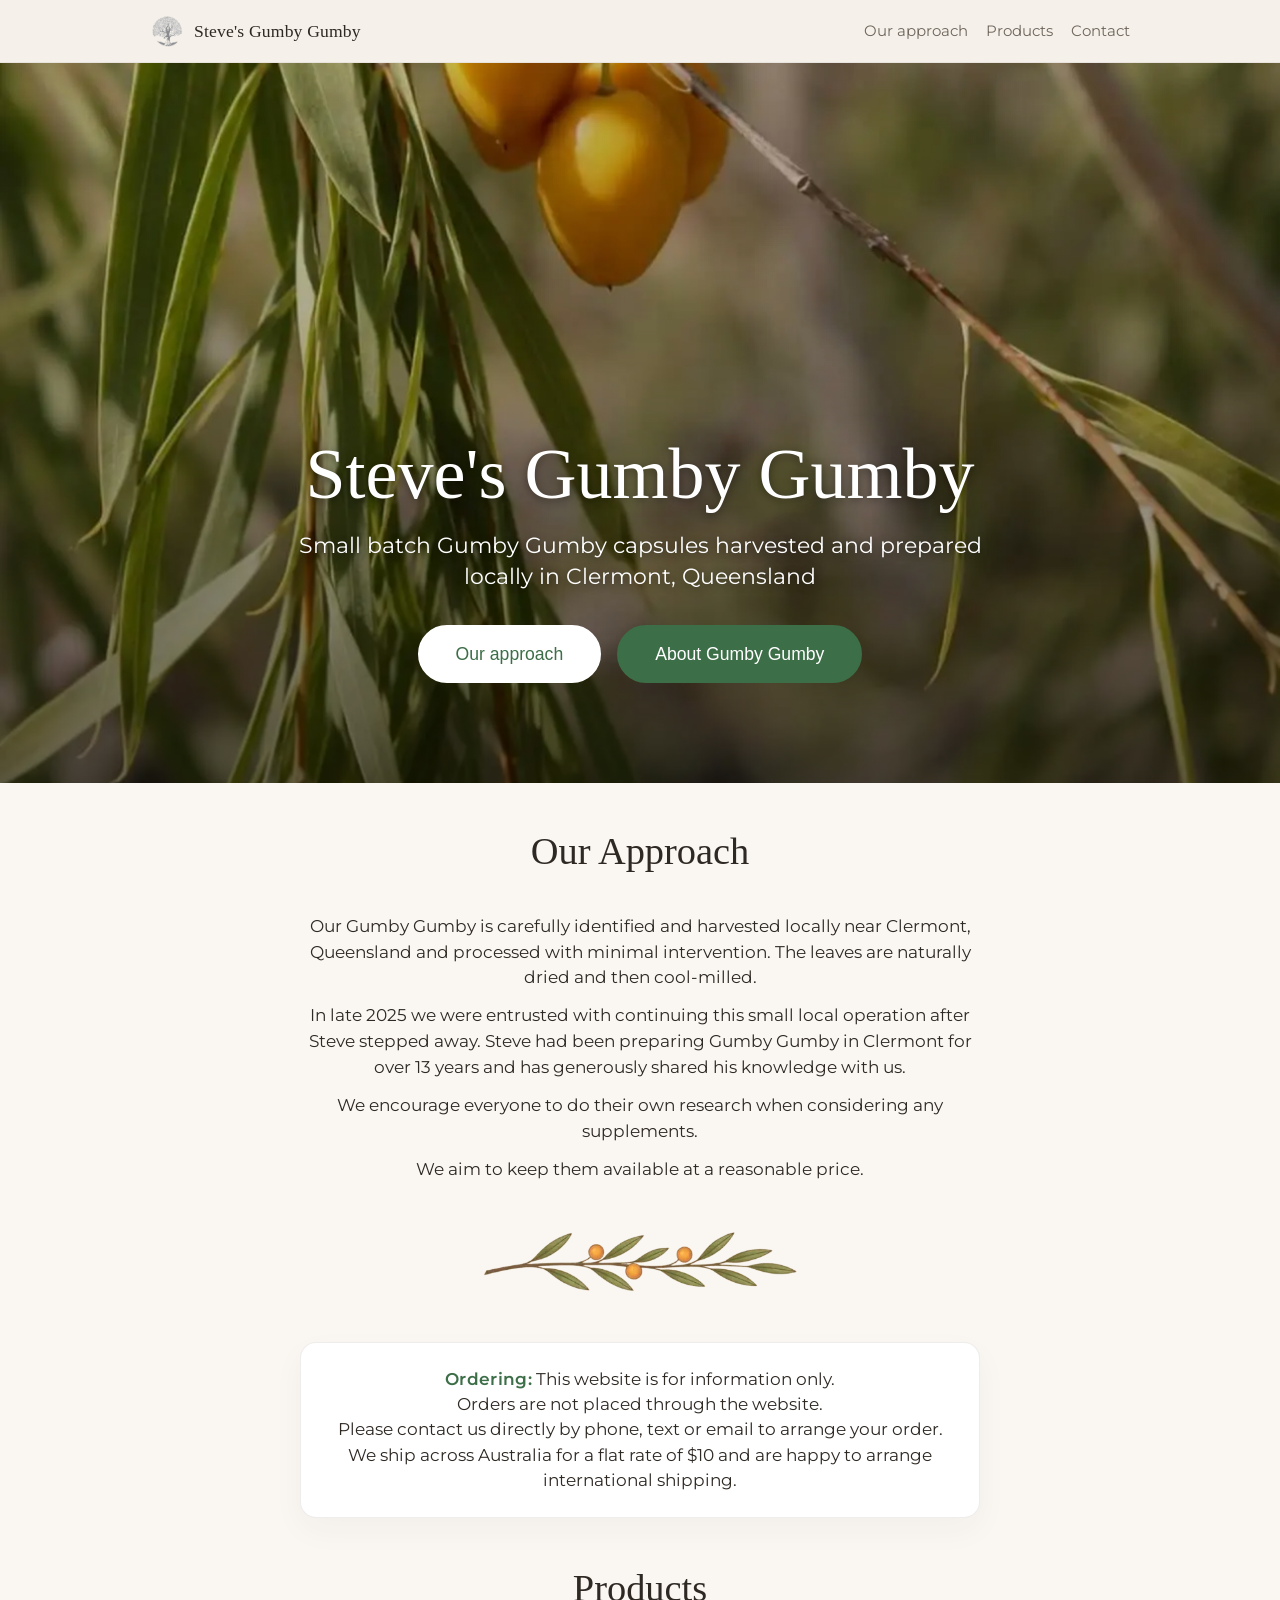
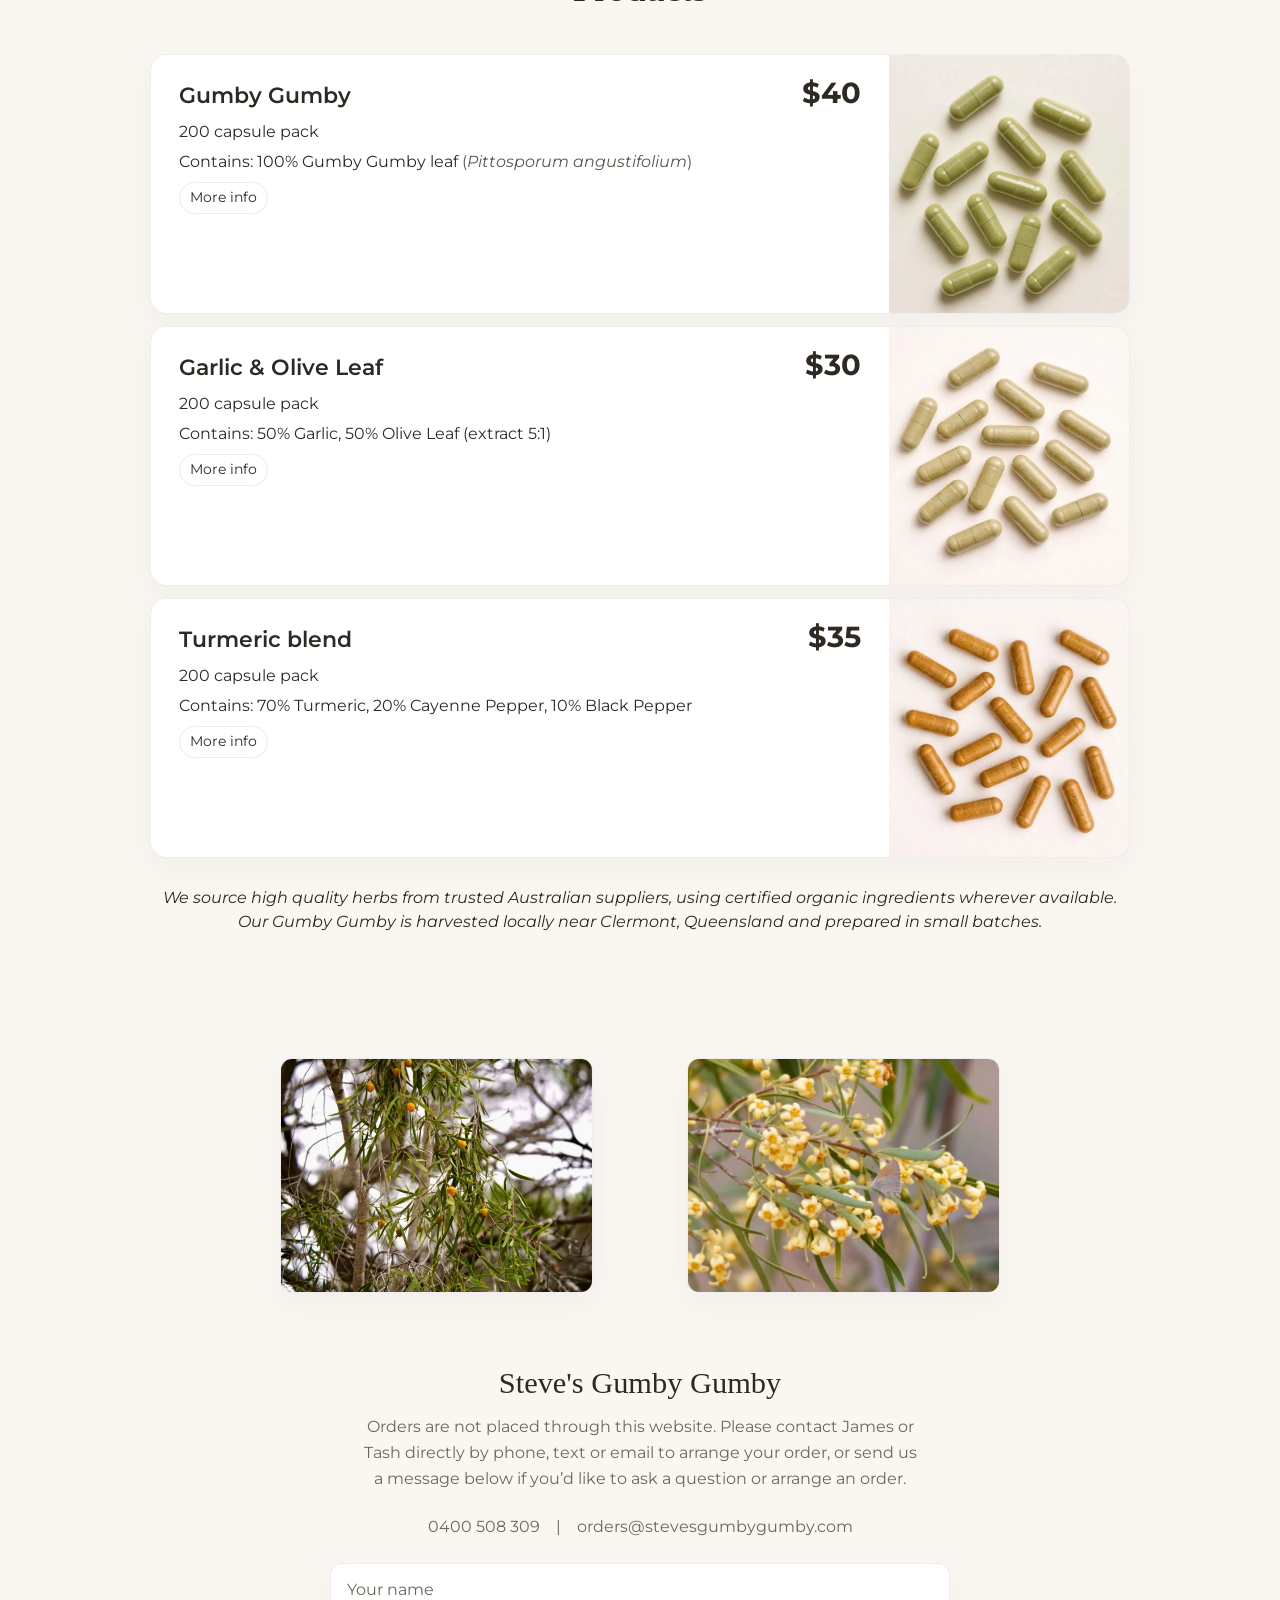
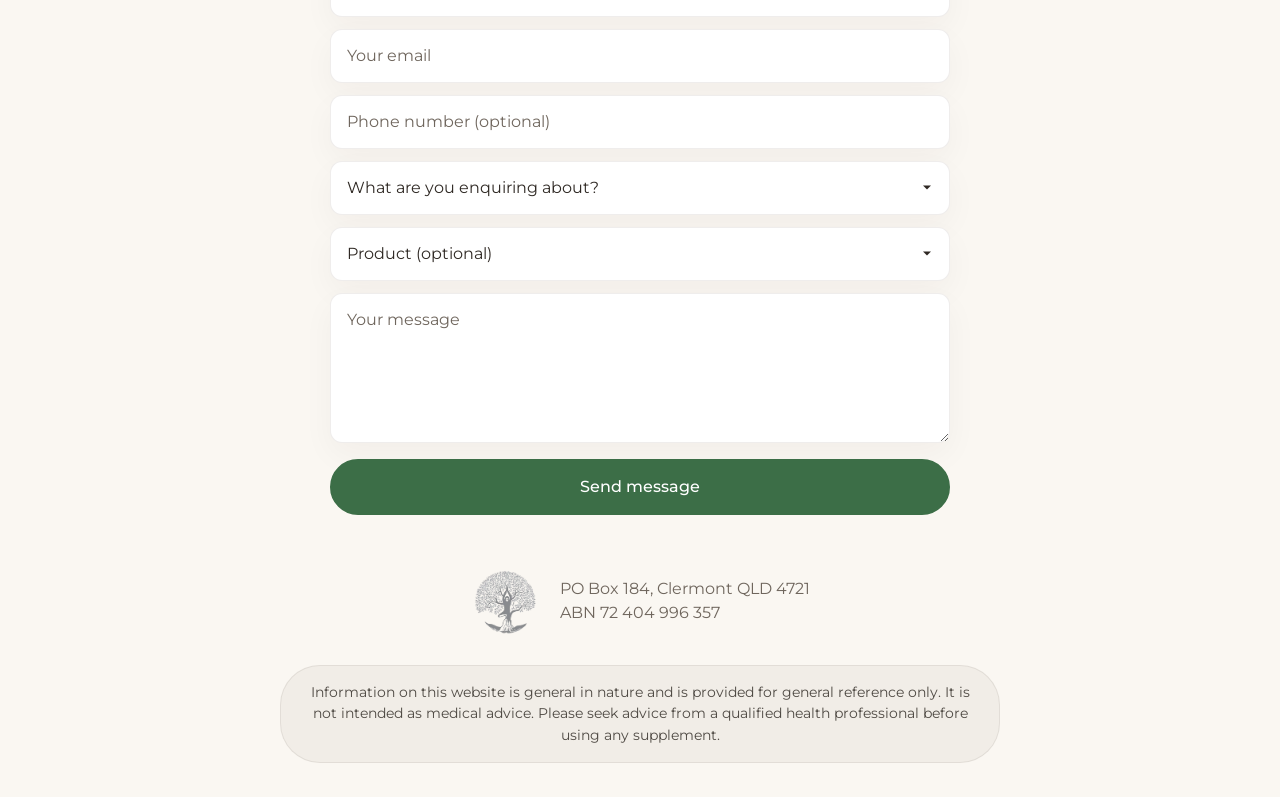
==== commit eeb346e1: "Remove moringa stuff because tga lame af" ====
--- a/index.html
+++ b/index.html
@@ -293,7 +293,6 @@
 
     <section class="section" id="gallery">
       <div class="container">
-        <h2 class="section-title">From Clermont</h2>
         <div class="gallery-grid">
           <figure class="gallery-card">
             <div class="gallery-media">
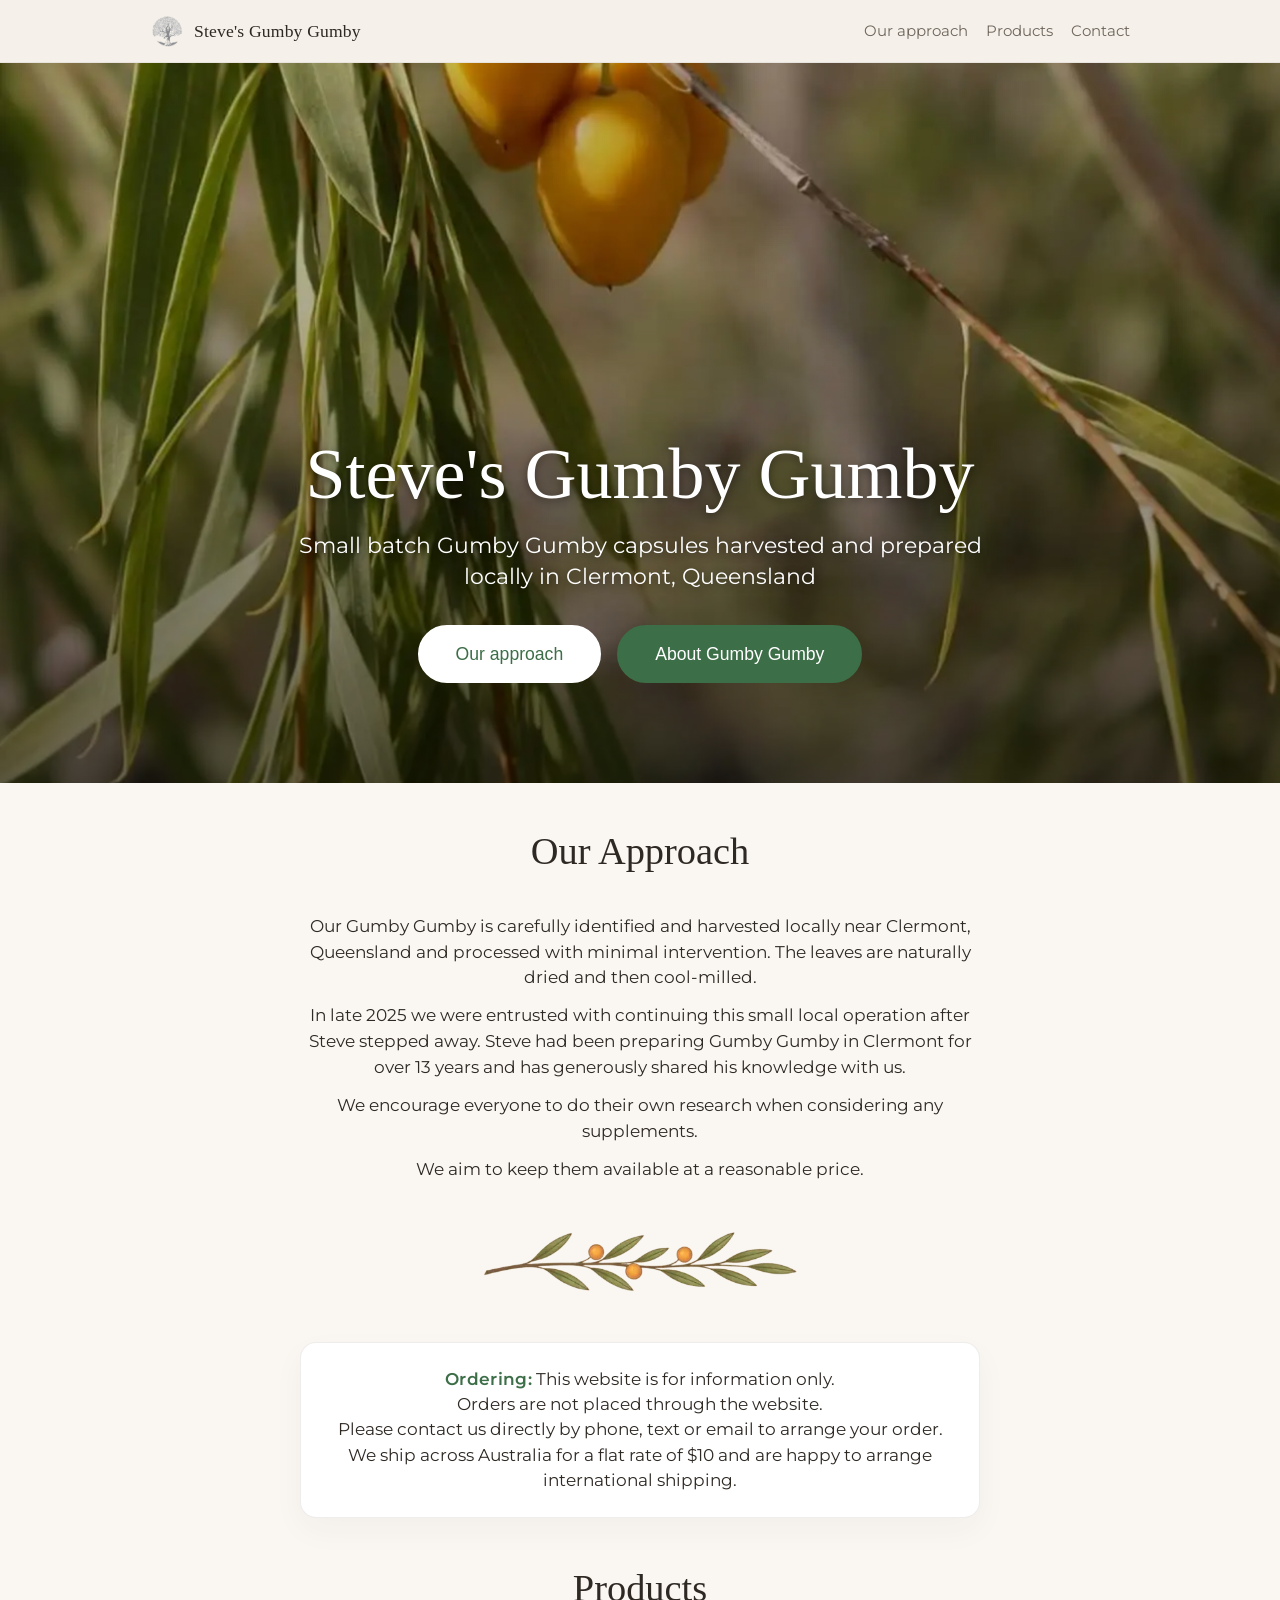
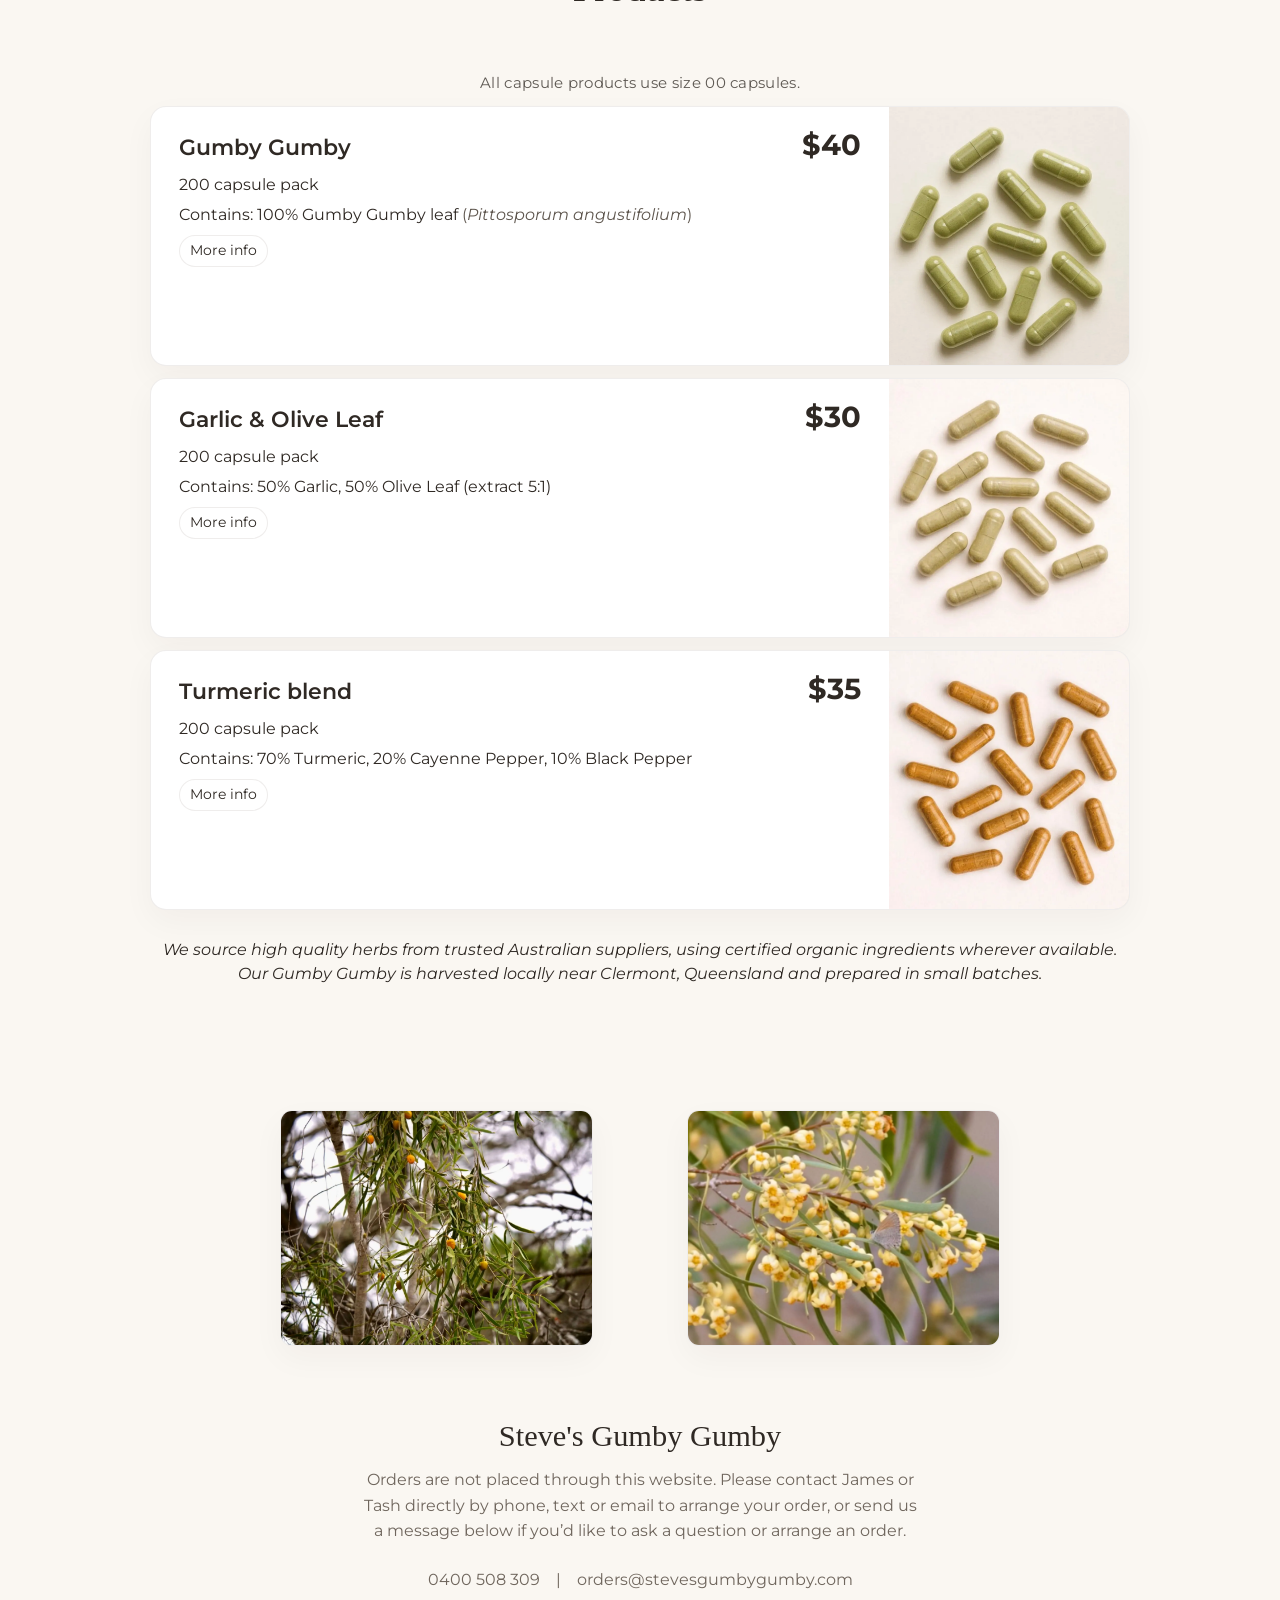
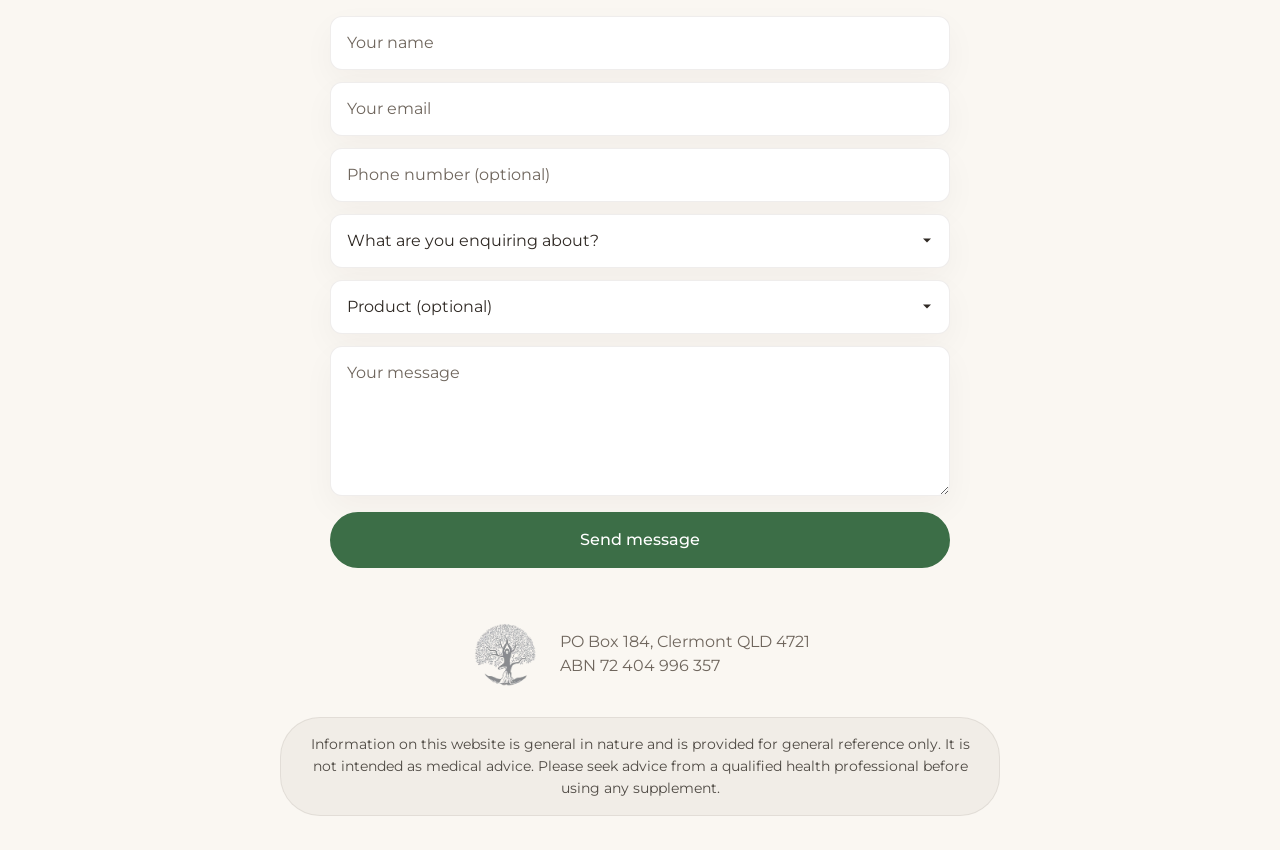
==== commit 8b645c23: "Add capsule size note" ====
--- a/index.html
+++ b/index.html
@@ -137,7 +137,6 @@
         }
       }
     }
-    }
   ]
 }
 </script>
@@ -205,6 +204,9 @@
     <section class="section" id="products">
       <div class="container products">
         <h2 class="section-title">Products</h2>
+        <p class="product-meta">
+          All capsule products use size 00 capsules.
+        </p>
         <!-- PRODUCT 1: Gumby Gumby -->
         <div class="flip-card" data-flip-card>
           <div class="flip-card-inner">
